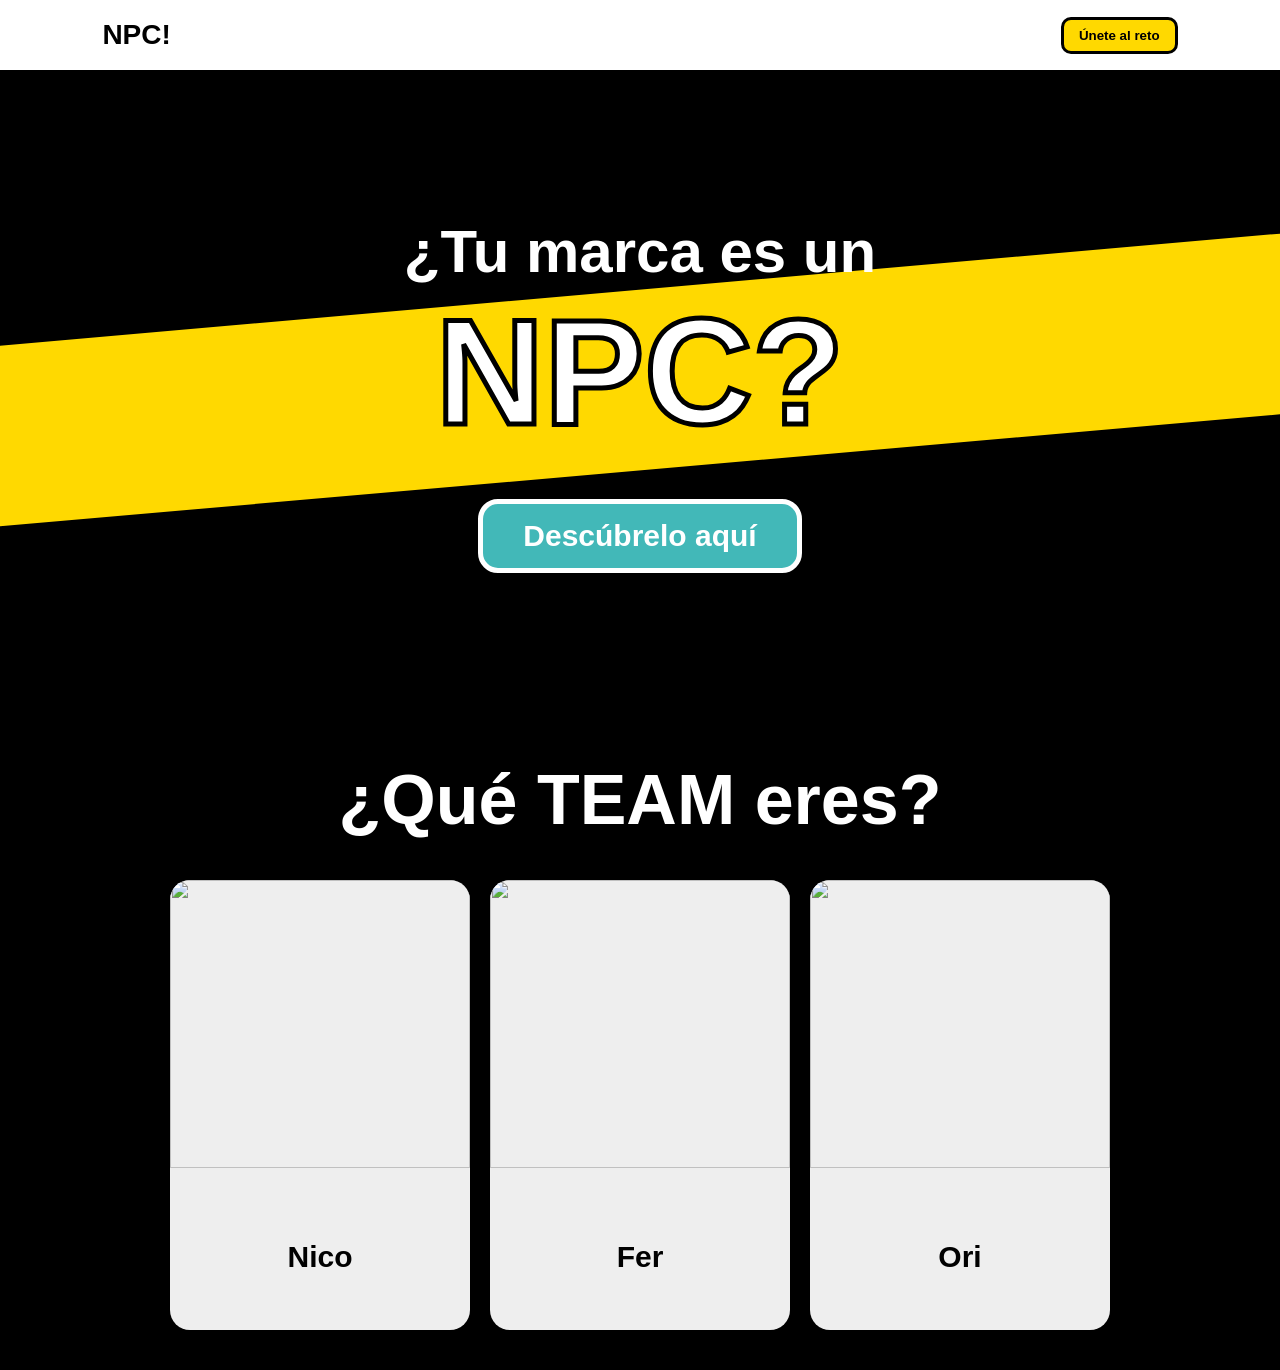
==== index.html @ e54e6137 "Create index.html" ====
<!DOCTYPE html>
<html lang="es">
<head>
  <meta charset="UTF-8">
  <meta name="viewport" content="width=device-width, initial-scale=1.0"> 
  <title>NPC Challenge</title>

<style>
*{
 box-sizing:border-box;
 margin:0;
 padding:0;
 font-family:Arial, Helvetica, sans-serif;
}

body{
 background:#000;
 color:white;
}

/* -------------------
 BARRA SUPERIOR
--------------------*/
header{
height:70px;
background:white;
display:flex;
justify-content:space-between;
align-items:center;
padding:0 8%;
}

.logo{
color:black;
font-size:28px;
font-weight:900;
}

.join{
background:#ffd900;
border:3px solid black;
border-radius:10px;
padding:8px 15px;
font-weight:bold;
}

/* -------------------
 HERO
--------------------*/


.hero{

height:650px;

position:relative;

overflow:hidden;

display:flex;

flex-direction:column;

align-items:center;

justify-content:center;

text-align:center;

}



/* bandas amarillas */


.hero::before{

content:"";

position:absolute;

width:140%;

height:180px;

background:#ffd900;

transform:rotate(-5deg);

top:220px;

z-index:0;

}



/* texto */


.hero h2{

font-size:60px;

z-index:1;

}


.hero h1{

font-size:150px;

font-weight:900;

z-index:1;

-webkit-text-stroke:5px black;

color:white;

}



.btn{


margin-top:40px;

background:#42b8b8;

border:5px solid white;

border-radius:20px;

padding:15px 40px;

font-size:30px;

font-weight:bold;

color:white;

cursor:pointer;

}



/* -------------------
 PERSONAJES
--------------------*/


.team{

padding:40px 5%;

text-align:center;

}


.team h2{

font-size:70px;

margin-bottom:40px;

}



.cards{

display:flex;

gap:20px;

justify-content:center;

flex-wrap:wrap;

}



.card{

width:300px;

height:450px;

background:#eee;

color:black;

border-radius:20px;

overflow:hidden;

cursor:pointer;

transition:.3s;

}



.card:hover{

transform:scale(1.05);

}


.card img{

width:100%;

height:80%;

object-fit:cover;

}



.card h3{

font-size:30px;

}



/* -------------------
 RESPONSIVE
--------------------*/


@media(max-width:700px){


.hero h2{

font-size:35px;

}


.hero h1{

font-size:80px;

}


.team h2{

font-size:40px;

}



.card{

width:90%;

}



}



</style>


</head>


<body>


<header>

<div class="logo">
NPC!
</div>


<button class="join">
Únete al reto
</button>


</header>



<section class="hero">


<h2>
¿Tu marca es un
</h2>


<h1>
NPC?
</h1>


<button class="btn">
Descúbrelo aquí
</button>


</section>




<section class="team">


<h2>
¿Qué TEAM eres?
</h2>



<div class="cards">


<div class="card">

<img src="https://via.placeholder.com/300x400">

<h3>Nico</h3>

</div>



<div class="card">

<img src="https://via.placeholder.com/300x400">

<h3>Fer</h3>

</div>



<div class="card">

<img src="https://via.placeholder.com/300x400">

<h3>Ori</h3>

</div>



</div>


</section>



<script>


document.querySelector(".btn")
.onclick=function(){

document.querySelector(".team")
.scrollIntoView({

behavior:"smooth"

});

};


</script>



</body>

</html>
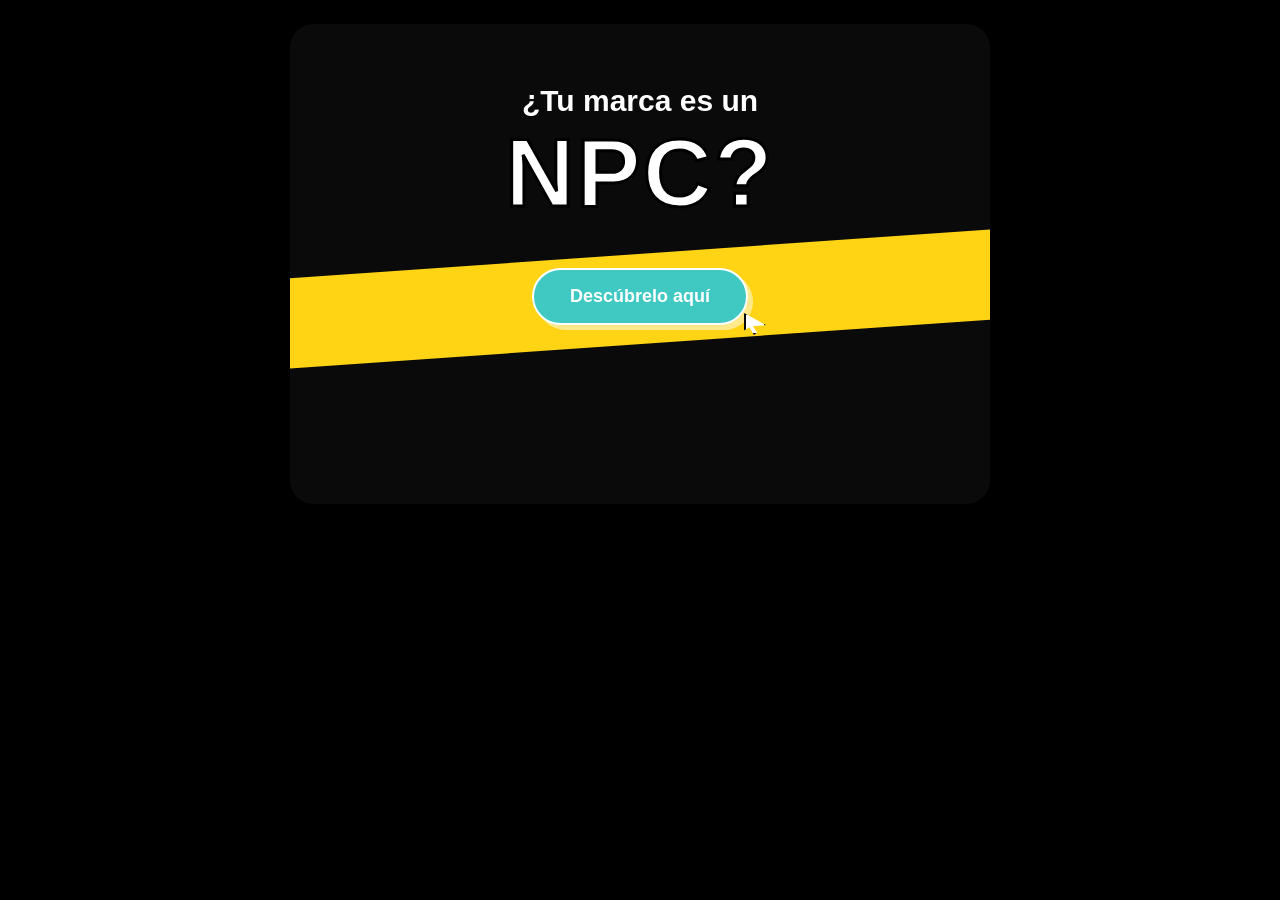
==== commit 0b37233f: "Add files via upload" ====
--- a/index.html
+++ b/index.html
@@ -1,400 +1,1770 @@
 <!DOCTYPE html>
 <html lang="es">
 <head>
-  <meta charset="UTF-8">
-  <meta name="viewport" content="width=device-width, initial-scale=1.0"> 
-  <title>NPC Challenge</title>
-
+<meta charset="UTF-8">
+<meta name="viewport" content="width=device-width, initial-scale=1.0">
+<title>Quiz de personajes</title>
 <style>
-*{
- box-sizing:border-box;
- margin:0;
- padding:0;
- font-family:Arial, Helvetica, sans-serif;
+  html, body {
+    margin: 0;
+    padding: 0;
+    background: #000000;
+    color: #ffffff;
+    font-family: Arial, Helvetica, sans-serif;
+    min-height: 100%;
+  }
+
+  * {
+    box-sizing: border-box;
+  }
+
+  .top-menu {
+    position: sticky;
+    top: 0;
+    z-index: 100;
+    background: #000000;
+    border-bottom: 1px solid #2a2a2a;
+    padding: 14px 20px;
+    display: flex;
+    align-items: center;
+    justify-content: space-between;
+  }
+
+  .top-menu-logo {
+    color: #ffffff;
+    font-weight: 900;
+    font-size: 18px;
+  }
+
+  .top-menu-reiniciar {
+    background: none;
+    color: #ffffff;
+    border: 1px solid #ffffff;
+    border-radius: 6px;
+    padding: 8px 16px;
+    font-weight: bold;
+    font-size: 13px;
+    cursor: pointer;
+  }
+
+  .top-menu-reiniciar:hover {
+    background: #1a1a1a;
+  }
+
+  #app {
+    padding: 24px 16px 48px 16px;
+    display: flex;
+    justify-content: center;
+  }
+
+  /* ---- Tarjeta de resultado estilo "Nico" ---- */
+
+  .resultado-nico {
+    background: #0a0a0a;
+    color: #ffffff;
+    border-radius: 24px;
+    padding: 40px;
+    max-width: 700px;
+    width: 100%;
+  }
+
+  .resultado-nico-fila {
+    display: flex;
+    justify-content: space-between;
+    align-items: center;
+    gap: 32px;
+  }
+
+  .col-texto {
+    flex: 1;
+    min-width: 0;
+  }
+
+  .badge {
+    display: inline-block;
+    background: #3fc9c2;
+    color: #0a0a0a;
+    font-weight: bold;
+    font-size: 20px;
+    padding: 8px 20px;
+    border-radius: 6px;
+    margin-bottom: 24px;
+  }
+
+  .subtitulo {
+    font-size: 20px;
+    font-weight: bold;
+    margin: 0 0 8px 0;
+  }
+
+  .titulo-wrap {
+    display: flex;
+    align-items: center;
+    gap: 12px;
+    margin-bottom: 20px;
+  }
+
+  .gotas {
+    display: flex;
+    flex-direction: column;
+    gap: 6px;
+  }
+
+  .gota {
+    width: 14px;
+    height: 14px;
+    background: #3fc9c2;
+    border-radius: 50% 50% 50% 0;
+    transform: rotate(45deg);
+  }
+
+  .gota-sm {
+    width: 9px;
+    height: 9px;
+    align-self: flex-end;
+  }
+
+  .titulo-principal {
+    font-size: 40px;
+    font-weight: 900;
+    line-height: 1.05;
+    margin: 0;
+  }
+
+  .descripcion {
+    font-size: 16px;
+    line-height: 1.5;
+    color: #e6e6e6;
+    max-width: 380px;
+  }
+
+  .col-imagen {
+    flex-shrink: 0;
+    width: 220px;
+    text-align: center;
+  }
+
+  .arquetipo-titulo {
+    margin-bottom: 12px;
+  }
+
+  .arquetipo-label {
+    color: #3fc9c2;
+    font-weight: bold;
+    font-size: 15px;
+    margin: 0;
+  }
+
+  .arquetipo-nombre {
+    color: #ffffff;
+    font-weight: 900;
+    font-size: 20px;
+    margin: 0;
+  }
+
+  .imagen-box {
+    background: #ffffff;
+    border-radius: 24px;
+    overflow: hidden;
+    width: 100%;
+    aspect-ratio: 4 / 5;
+  }
+
+  .imagen-box img {
+    width: 100%;
+    height: 100%;
+    object-fit: cover;
+    display: block;
+  }
+
+  /* ---- Resultado genérico (Orión) ---- */
+
+  .resultado-generico p {
+    font-size: 16px;
+  }
+
+  /* ---- Tarjeta de resultado estilo "Fer" ---- */
+
+  .resultado-fer {
+    background: #0a0a0a;
+    color: #ffffff;
+    border-radius: 24px;
+    padding: 40px;
+    max-width: 700px;
+    width: 100%;
+    text-align: center;
+  }
+
+  .fer-encabezado {
+    display: flex;
+    justify-content: space-between;
+    align-items: flex-start;
+    margin-bottom: 32px;
+    text-align: left;
+  }
+
+  .badge-amarillo {
+    display: inline-block;
+    background: #ffd414;
+    color: #0a0a0a;
+    font-weight: bold;
+    font-size: 20px;
+    padding: 8px 20px;
+    border-radius: 6px;
+  }
+
+  .perfil-label {
+    color: #ffd414;
+    font-weight: bold;
+    font-size: 15px;
+    margin: 0;
+    text-align: right;
+  }
+
+  .perfil-nombre {
+    color: #ffd414;
+    font-weight: 900;
+    font-size: 18px;
+    margin: 0;
+    text-align: right;
+  }
+
+  .fer-subtitulo {
+    font-size: 20px;
+    font-weight: bold;
+    margin: 0 0 12px 0;
+  }
+
+  .fer-titulo-wrap {
+    display: flex;
+    justify-content: center;
+    align-items: center;
+    gap: 10px;
+    margin-bottom: 20px;
+  }
+
+  .fer-titulo-principal {
+    font-size: 40px;
+    font-weight: 900;
+    line-height: 1.05;
+    margin: 0;
+  }
+
+  .petalos {
+    display: flex;
+    flex-direction: column;
+    align-items: center;
+    gap: 4px;
+  }
+
+  .petalo {
+    width: 26px;
+    height: 16px;
+    background: #ffd414;
+    border-radius: 50% 50% 50% 50% / 60% 60% 40% 40%;
+  }
+
+  .petalos-izq .petalo:nth-child(1) { transform: rotate(-30deg); align-self: flex-end; }
+  .petalos-izq .petalo:nth-child(2) { transform: rotate(20deg); width: 18px; height: 12px; }
+  .petalos-izq .petalo:nth-child(3) { transform: rotate(-10deg); align-self: flex-end; width: 14px; height: 10px; }
+
+  .petalos-der .petalo:nth-child(1) { transform: rotate(30deg); align-self: flex-start; }
+  .petalos-der .petalo:nth-child(2) { transform: rotate(-20deg); width: 18px; height: 12px; }
+  .petalos-der .petalo:nth-child(3) { transform: rotate(10deg); align-self: flex-start; width: 14px; height: 10px; }
+
+  .fer-descripcion {
+    font-size: 16px;
+    line-height: 1.5;
+    color: #e6e6e6;
+  }
+
+  /* ---- Tarjeta de resultado estilo "Orión" ---- */
+
+  .resultado-orion {
+    background: #0a0a0a;
+    color: #ffffff;
+    border-radius: 24px;
+    padding: 40px;
+    max-width: 700px;
+    width: 100%;
+    text-align: center;
+  }
+
+  .badge-rosa {
+    display: inline-block;
+    background: #e6127a;
+    color: #0a0a0a;
+    font-weight: bold;
+    font-size: 20px;
+    padding: 8px 20px;
+    border-radius: 6px;
+    margin-bottom: 32px;
+  }
+
+  .orion-subtitulo {
+    font-size: 20px;
+    font-weight: bold;
+    margin: 0 0 12px 0;
+  }
+
+  .orion-titulo-wrap {
+    display: flex;
+    justify-content: center;
+    align-items: center;
+    gap: 12px;
+    margin-bottom: 20px;
+  }
+
+  .orion-titulo-principal {
+    font-size: 40px;
+    font-weight: 900;
+    line-height: 1.05;
+    margin: 0;
+  }
+
+  .gotas-rosa {
+    display: flex;
+    flex-direction: column;
+    gap: 6px;
+  }
+
+  .gota-rosa {
+    width: 14px;
+    height: 14px;
+    background: #e6127a;
+    border-radius: 50% 50% 50% 0;
+    transform: rotate(45deg);
+  }
+
+  .gota-rosa-sm {
+    width: 9px;
+    height: 9px;
+    align-self: flex-end;
+  }
+
+  .orion-descripcion {
+    font-size: 16px;
+    line-height: 1.5;
+    color: #e6e6e6;
+  }
+
+  /* ---- Pantalla de selección de personaje ---- */
+
+  .selector-container {
+    max-width: 700px;
+    width: 100%;
+    border: 2px solid #000000;
+  }
+
+  .selector-header {
+    background: #0a0a0a;
+    padding: 24px 20px 0 20px;
+    text-align: center;
+  }
+
+  .selector-eyebrow {
+    color: #ffffff;
+    font-size: 24px;
+    font-weight: 900;
+    margin: 0;
+  }
+
+  .selector-guia-wrap {
+    position: relative;
+    margin-top: 8px;
+  }
+
+  .selector-guia-barra {
+    position: absolute;
+    left: 0;
+    right: 0;
+    top: 50%;
+    height: 20px;
+    background: #ffd414;
+    transform: translateY(-50%);
+  }
+
+  .selector-guia {
+    position: relative;
+    color: #ffffff;
+    font-size: 64px;
+    font-weight: 900;
+    margin: 0;
+    letter-spacing: 2px;
+  }
+
+  .selector-pills {
+    background: #0a0a0a;
+    display: flex;
+    padding: 16px 20px 24px 20px;
+    gap: 12px;
+  }
+
+  .selector-pill {
+    flex: 1;
+    background: #ffffff;
+    border: none;
+    border-radius: 8px;
+    font-weight: 900;
+    font-size: 16px;
+    padding: 12px 8px;
+    cursor: pointer;
+    box-shadow: 4px 4px 0 var(--pill-shadow, #999);
+  }
+
+  .selector-pill.color-turquesa { --pill-shadow: #3fc9c2; }
+  .selector-pill.color-amarillo { --pill-shadow: #ffd414; }
+  .selector-pill.color-rosa     { --pill-shadow: #e6127a; }
+
+  .selector-grid {
+    display: flex;
+  }
+
+  .selector-columna {
+    flex: 1;
+    cursor: pointer;
+    border: none;
+    padding: 0;
+    display: flex;
+    flex-direction: column;
+    font: inherit;
+  }
+
+  .selector-panel {
+    display: flex;
+    align-items: flex-end;
+    justify-content: center;
+    height: 280px;
+    overflow: hidden;
+  }
+
+  .selector-panel.color-turquesa { background: #3fc9c2; }
+  .selector-panel.color-amarillo { background: #ffd414; }
+  .selector-panel.color-rosa     { background: #e6127a; }
+
+  .selector-panel img {
+    max-width: 100%;
+    max-height: 100%;
+    display: block;
+  }
+
+  .selector-categoria {
+    background: #ffffff;
+    color: #0a0a0a;
+    font-weight: 900;
+    font-size: 16px;
+    text-align: center;
+    padding: 12px 0;
+    border-top: 2px solid #000000;
+  }
+
+  /* ---- Pantalla de preguntas estilo "Nico" ---- */
+
+  .pregunta-nico {
+    background: #0a0a0a;
+    color: #ffffff;
+    border-radius: 24px;
+    padding: 32px;
+    max-width: 700px;
+    width: 100%;
+  }
+
+  .pregunta-nico-titulo {
+    font-size: 30px;
+    font-weight: 900;
+    line-height: 1.15;
+    margin: 24px 0 24px 0;
+  }
+
+  .opciones-nico {
+    display: flex;
+    gap: 24px;
+    margin-bottom: 32px;
+  }
+
+  .opcion-nico {
+    flex: 1;
+    background: #0a0a0a;
+    color: #ffffff;
+    border: 2px solid #ffffff;
+    border-radius: 12px;
+    padding: 20px;
+    font-size: 17px;
+    font-weight: bold;
+    text-align: left;
+    cursor: pointer;
+    box-shadow: 6px 6px 0 #3fc9c2;
+    min-height: 90px;
+  }
+
+  .opcion-nico.opcion-forma {
+    display: flex;
+    align-items: center;
+    justify-content: center;
+    min-height: 160px;
+  }
+
+  .opcion-nico.seleccionada {
+    background: #3fc9c2;
+    color: #0a0a0a;
+    box-shadow: 6px 6px 0 #ffffff;
+  }
+
+  .opcion-nico svg {
+    display: block;
+  }
+
+  .boton-siguiente-nico {
+    background: #3fc9c2;
+    color: #0a0a0a;
+    border: 2px solid #ffffff;
+    border-radius: 8px;
+    font-weight: 900;
+    font-size: 16px;
+    padding: 14px 28px;
+    cursor: pointer;
+    box-shadow: 5px 5px 0 #ffffff;
+  }
+
+  .boton-siguiente-nico:disabled {
+    opacity: 0.4;
+    cursor: not-allowed;
+  }
+
+  /* ---- Pantalla de preguntas estilo "Orión" ---- */
+
+  .pregunta-orion {
+    background: #0a0a0a;
+    color: #ffffff;
+    border-radius: 24px;
+    padding: 32px;
+    max-width: 700px;
+    width: 100%;
+  }
+
+  .pregunta-orion-titulo {
+    font-size: 30px;
+    font-weight: 900;
+    line-height: 1.15;
+    margin: 24px 0 24px 0;
+  }
+
+  .opciones-orion {
+    display: flex;
+    gap: 24px;
+    margin-bottom: 32px;
+    align-items: flex-start;
+  }
+
+  .opcion-orion {
+    flex: 1;
+    background: #0a0a0a;
+    color: #ffffff;
+    border: 2px solid #ffffff;
+    border-radius: 20px;
+    padding: 20px;
+    font-size: 17px;
+    font-weight: normal;
+    text-align: center;
+    cursor: pointer;
+    box-shadow: 6px 6px 0 #e6127a;
+    min-height: 120px;
+    display: flex;
+    align-items: center;
+    justify-content: center;
+  }
+
+  .opcion-orion.seleccionada {
+    background: #e6127a;
+    color: #0a0a0a;
+    box-shadow: 6px 6px 0 #ffffff;
+  }
+
+  .opcion-orion-imagen {
+    flex: 1;
+    background: none;
+    border: none;
+    padding: 0;
+    cursor: pointer;
+    color: #ffffff;
+    text-align: center;
+    display: flex;
+    flex-direction: column;
+    align-items: center;
+    gap: 12px;
+  }
+
+  .opcion-orion-imagen img {
+    max-width: 100%;
+    max-height: 140px;
+    filter: drop-shadow(6px 6px 0 #e6127a);
+  }
+
+  .opcion-orion-imagen.seleccionada img {
+    filter: drop-shadow(6px 6px 0 #ffffff);
+  }
+
+  .opcion-orion-caption {
+    font-weight: 900;
+    font-size: 15px;
+  }
+
+  .boton-siguiente-orion {
+    background: #e6127a;
+    color: #0a0a0a;
+    border: 2px solid #ffffff;
+    border-radius: 8px;
+    font-weight: 900;
+    font-size: 16px;
+    padding: 14px 28px;
+    cursor: pointer;
+    box-shadow: 5px 5px 0 #ffffff;
+  }
+
+  .boton-siguiente-orion:disabled {
+    opacity: 0.4;
+    cursor: not-allowed;
+  }
+
+  /* ---- Pantalla de preguntas estilo "Fer" ---- */
+
+  .pregunta-fer {
+    background: #0a0a0a;
+    color: #ffffff;
+    border-radius: 24px;
+    padding: 32px;
+    max-width: 700px;
+    width: 100%;
+  }
+
+  .pregunta-fer-titulo {
+    font-size: 30px;
+    font-weight: 900;
+    line-height: 1.15;
+    margin: 24px 0 24px 0;
+  }
+
+  .opciones-fer {
+    display: flex;
+    gap: 24px;
+    margin-bottom: 32px;
+  }
+
+  .opcion-fer {
+    flex: 1;
+    background: #0a0a0a;
+    color: #ffffff;
+    border: 2px solid #ffffff;
+    border-radius: 12px;
+    padding: 20px;
+    font-size: 17px;
+    font-weight: bold;
+    text-align: left;
+    cursor: pointer;
+    box-shadow: 6px 6px 0 #ffd414;
+    min-height: 90px;
+  }
+
+  .opcion-fer.seleccionada {
+    background: #ffd414;
+    color: #0a0a0a;
+    box-shadow: 6px 6px 0 #ffffff;
+  }
+
+  .boton-siguiente-fer {
+    background: #ffd414;
+    color: #0a0a0a;
+    border: 2px solid #ffffff;
+    border-radius: 8px;
+    font-weight: 900;
+    font-size: 16px;
+    padding: 14px 28px;
+    cursor: pointer;
+    box-shadow: 5px 5px 0 #ffffff;
+  }
+
+  .boton-siguiente-fer:disabled {
+    opacity: 0.4;
+    cursor: not-allowed;
+  }
+
+  /* ---- Pantalla de portada ---- */
+
+  .intro-container {
+    background: #0a0a0a;
+    color: #ffffff;
+    border-radius: 24px;
+    padding: 60px 40px;
+    max-width: 700px;
+    width: 100%;
+    text-align: center;
+    position: relative;
+    overflow: hidden;
+  }
+
+  .intro-franja {
+    position: absolute;
+    left: -15%;
+    right: -15%;
+    top: 48%;
+    height: 90px;
+    background: #ffd414;
+    transform: rotate(-4deg);
+    z-index: 0;
+  }
+
+  .intro-eyebrow {
+    position: relative;
+    z-index: 1;
+    font-size: 30px;
+    font-weight: 900;
+    margin: 0;
+  }
+
+  .intro-npc {
+    position: relative;
+    z-index: 1;
+    font-size: 96px;
+    font-weight: 900;
+    margin: 0 0 40px 0;
+    letter-spacing: 2px;
+    color: #ffffff;
+    -webkit-text-stroke: 3px #000000;
+    text-stroke: 3px #000000;
+  }
+
+  .intro-boton-wrap {
+    position: relative;
+    z-index: 1;
+    display: inline-block;
+  }
+
+  .intro-boton {
+    background: #3fc9c2;
+    color: #ffffff;
+    border: 2px solid #ffffff;
+    border-radius: 40px;
+    font-weight: 900;
+    font-size: 18px;
+    padding: 16px 36px;
+    cursor: pointer;
+    box-shadow: 5px 5px 0 rgba(255, 255, 255, 0.5);
+  }
+
+  .intro-cursor {
+    position: absolute;
+    bottom: -10px;
+    right: -18px;
+    width: 22px;
+    height: 22px;
+    background: #ffffff;
+    border: 2px solid #0a0a0a;
+    clip-path: polygon(0 0, 0 80%, 25% 65%, 45% 100%, 60% 90%, 40% 60%, 100% 55%);
+  }
+
+  /* ---- Pantalla de decisión ---- */
+
+  .decision-container {
+    background: #0a0a0a;
+    color: #ffffff;
+    border-radius: 24px;
+    padding: 48px 40px;
+    max-width: 700px;
+    width: 100%;
+    text-align: center;
+  }
+
+  .decision-titulo {
+    font-size: 32px;
+    font-weight: 900;
+    margin: 0 0 8px 0;
+  }
+
+  .decision-subtitulo {
+    font-size: 16px;
+    color: #bbbbbb;
+    margin: 0 0 32px 0;
+  }
+
+  .decision-opciones {
+    display: flex;
+    gap: 20px;
+    justify-content: center;
+    margin-bottom: 28px;
+    flex-wrap: wrap;
+  }
+
+  .decision-boton {
+    flex: 1;
+    max-width: 260px;
+    background: #0a0a0a;
+    color: #ffffff;
+    border: 2px solid #ffffff;
+    border-radius: 12px;
+    padding: 22px 16px;
+    font-size: 18px;
+    font-weight: 900;
+    cursor: pointer;
+    box-shadow: 6px 6px 0 #ffffff33;
+  }
+
+  .decision-boton:hover {
+    background: #1a1a1a;
+  }
+
+  /* ---- Pantallas de verificar / información ---- */
+
+  .info-container {
+    background: #0a0a0a;
+    color: #ffffff;
+    border-radius: 24px;
+    padding: 40px;
+    max-width: 700px;
+    width: 100%;
+  }
+
+  .info-titulo {
+    font-size: 28px;
+    font-weight: 900;
+    margin: 0 0 4px 0;
+  }
+
+  .info-subtitulo {
+    font-size: 15px;
+    color: #bbbbbb;
+    margin: 0 0 28px 0;
+  }
+
+  .checklist {
+    list-style: none;
+    padding: 0;
+    margin: 0 0 32px 0;
+    display: flex;
+    flex-direction: column;
+    gap: 12px;
+  }
+
+  .checklist li {
+    display: flex;
+    align-items: flex-start;
+    gap: 12px;
+    font-size: 16px;
+    line-height: 1.4;
+  }
+
+  .checklist li::before {
+    content: "✓";
+    flex-shrink: 0;
+    width: 24px;
+    height: 24px;
+    border: 2px solid #ffffff;
+    border-radius: 6px;
+    display: flex;
+    align-items: center;
+    justify-content: center;
+    font-weight: 900;
+    font-size: 14px;
+  }
+
+  .info-bloque {
+    margin-bottom: 24px;
+  }
+
+  .info-bloque h3 {
+    font-size: 18px;
+    margin: 0 0 6px 0;
+  }
+
+  .info-bloque p {
+    font-size: 15px;
+    line-height: 1.5;
+    color: #dddddd;
+    margin: 0;
+  }
+
+  .info-shortcut {
+    border: 2px dashed #ff8a3d;
+    border-radius: 12px;
+    padding: 16px 20px;
+    font-size: 15px;
+    color: #ffb37a;
+    background: none;
+    text-align: left;
+    cursor: pointer;
+    width: 100%;
+    margin-bottom: 28px;
+  }
+
+  .info-shortcut strong {
+    color: #ff8a3d;
+  }
+
+  .info-continuar {
+    background: #ffffff;
+    color: #0a0a0a;
+    border: none;
+    border-radius: 8px;
+    font-weight: 900;
+    font-size: 16px;
+    padding: 14px 28px;
+    cursor: pointer;
+  }
+
+  .boton-consejos {
+    margin-top: 28px;
+  }
+
+  /* Todas las pantallas comparten el mismo ancho y una altura mínima similar */
+  .resultado-nico,
+  .resultado-fer,
+  .resultado-orion,
+  .selector-container,
+  .pregunta-nico,
+  .pregunta-orion,
+  .pregunta-fer,
+  .intro-container,
+  .decision-container,
+  .info-container {
+    min-height: 480px;
+    box-sizing: border-box;
+  }
+
+  /* ======================= RESPONSIVE (móvil) ======================= */
+
+  @media (max-width: 640px) {
+
+    .top-menu {
+      padding: 10px 14px;
+    }
+
+    .top-menu-logo {
+      font-size: 13px;
+    }
+
+    .top-menu-reiniciar {
+      padding: 6px 12px;
+      font-size: 12px;
+    }
+
+    #app {
+      padding: 16px 12px 32px 12px;
+    }
+
+    .resultado-nico,
+    .resultado-fer,
+    .resultado-orion,
+    .selector-container,
+    .pregunta-nico,
+    .pregunta-orion,
+    .pregunta-fer,
+    .intro-container,
+    .decision-container,
+    .info-container {
+      min-height: 0;
+    }
+
+    /* Contenedores: menos padding en pantallas chicas */
+    .resultado-nico,
+    .resultado-fer,
+    .resultado-orion,
+    .selector-container,
+    .pregunta-nico,
+    .pregunta-orion,
+    .pregunta-fer,
+    .intro-container,
+    .decision-container,
+    .info-container {
+      padding: 24px 18px;
+      border-radius: 16px;
+    }
+
+    /* Portada */
+    .intro-npc {
+      font-size: 52px;
+    }
+
+    .intro-eyebrow {
+      font-size: 20px;
+    }
+
+    .intro-franja {
+      height: 50px;
+    }
+
+    .intro-boton {
+      font-size: 15px;
+      padding: 12px 24px;
+    }
+
+    /* Decisión / info */
+    .decision-titulo {
+      font-size: 24px;
+    }
+
+    .decision-opciones {
+      flex-direction: column;
+    }
+
+    .decision-boton {
+      max-width: 100%;
+    }
+
+    .info-titulo {
+      font-size: 22px;
+    }
+
+    /* Selector de personaje */
+    .selector-guia {
+      font-size: 38px;
+    }
+
+    .selector-eyebrow {
+      font-size: 18px;
+    }
+
+    .selector-pills {
+      flex-wrap: wrap;
+    }
+
+    .selector-grid {
+      flex-direction: column;
+    }
+
+    .selector-panel {
+      height: 200px;
+    }
+
+    /* Tarjeta de resultado Nico: apilar columnas */
+    .resultado-nico-fila {
+      flex-direction: column;
+      text-align: center;
+    }
+
+    .col-texto {
+      text-align: center;
+    }
+
+    .titulo-wrap,
+    .fer-titulo-wrap,
+    .orion-titulo-wrap {
+      flex-wrap: wrap;
+      justify-content: center;
+    }
+
+    .col-imagen {
+      width: 180px;
+    }
+
+    .titulo-principal,
+    .fer-titulo-principal,
+    .orion-titulo-principal {
+      font-size: 28px;
+    }
+
+    .descripcion {
+      max-width: 100%;
+    }
+
+    /* Encabezado de Fer: apilar badge y perfil */
+    .fer-encabezado {
+      flex-direction: column;
+      gap: 12px;
+      text-align: center;
+    }
+
+    .fer-encabezado > div {
+      text-align: center;
+    }
+
+    .perfil-label,
+    .perfil-nombre {
+      text-align: center;
+    }
+
+    /* Preguntas: apilar opciones en columna */
+    .opciones-nico,
+    .opciones-orion,
+    .opciones-fer {
+      flex-direction: column;
+    }
+
+    .pregunta-nico-titulo,
+    .pregunta-orion-titulo,
+    .pregunta-fer-titulo {
+      font-size: 22px;
+    }
+
+    .opcion-nico.opcion-forma,
+    .opcion-orion {
+      min-height: 90px;
+    }
+  }
+</style>
+</head>
+<body>
+
+<header class="top-menu" id="top-menu">
+  <span class="top-menu-logo">¿Tu marca es un NPC?</span>
+  <button class="top-menu-reiniciar" onclick="iniciar()">Reiniciar</button>
+</header>
+
+<div id="app"></div>
+
+<script>
+/* ======================= DATOS ======================= */
+
+const NICO_QUESTIONS = [
+  {
+    pregunta: "¿Con cuál de estas frases identificas tu marca?",
+    opcionA: "Quiero dejar mi huella en el mundo",
+    opcionB: "Quiero conectar con otros",
+    opcionC: "Quiero volar a otros mundos imaginarios"
+  },
+  {
+    pregunta: "¿Qué puerta abrirías?",
+    opcionA: "Cuadrado",
+    opcionB: "Triángulo",
+    opcionC: "Círculo"
+  },
+  {
+    pregunta: "¿Cómo te gustaría ser recordado por tu público?",
+    opcionA: "INSPIRADOR",
+    opcionB: "INNOVADOR",
+    opcionC: "AUTÉNTICO"
+  }
+];
+
+const NICO_RESULTS = {
+  AAA: { concepto: "Dejar huellas que inspiran", ejemplo: "Tu arte existe para motivar, transformar y dejar una huella en los demás", arquetipo: "EL HÉROE", imagen: "arquetipo_heroe.png" },
+  AAB: { concepto: "Transformar el futuro", ejemplo: "Imaginas nuevas posibilidades y conviertes tu ideas en realidad", arquetipo: "EL MAGO", imagen: "arquetipo_heroe.png" },
+  AAC: { concepto: "Legado personal", ejemplo: "Construyes una identidad sólida que trasciende tendencias y permanece en la memoria", arquetipo: "EL GOBERNANTE", imagen: "arquetipo_heroe.png" },
+  ABA: { concepto: "Liderar el cambio", ejemplo: "Tus ilustraciones invitan a avanzar, cuestionar y evolucionar.", arquetipo: "EL HÉROE", imagen: "arquetipo_heroe.png" },
+  ABB: { concepto: "Movimiento disruptivo", ejemplo: "Tu creatividad desafía lo establecido y abre nuevos caminos", arquetipo: "EL REBELDE", imagen: "arquetipo_rebelde.png" },
+  ABC: { concepto: "Construir algo duradero", ejemplo: "Buscas crear un universo visual coherente que resista el paso del tiempo", arquetipo: "EL GOBERNANTE", imagen: "arquetipo_gobernante.png" },
+  ACA: { concepto: "Inspirar desde lo humano", ejemplo: "Tus historias conectan con las personas desde la empatía y el apoyo", arquetipo: "EL CUIDADOR", imagen: "arquetipo_cuidador.png" },
+  ACB: { concepto: "Innovación con propósito", ejemplo: "Cada idea tiene una razón de ser y busca aportar una nueva mirada", arquetipo: "EL SABIO", imagen: "arquetipo_sabio.png" },
+  ACC: { concepto: "Orden visual", ejemplo: "Busco la perfección y transformar el caos de las ideas en imperios visuales", arquetipo: "EL GOBERNANTE", imagen: "arquetipo_gobernante.png" },
+  BAA: { concepto: "Conexiones significativas", ejemplo: "Tu arte busca acompañar, comprender y acercar a las personas", arquetipo: "EL CUIDADOR", imagen: "arquetipo_cuidador.png" },
+  BAB: { concepto: "Momentos inolvidables", ejemplo: "Creas emociones que permanecen mucho después de haber sido vistas", arquetipo: "EL AMANTE", imagen: "arquetipo_amante.png" },
+  BAC: { concepto: "Conexión genuina", ejemplo: "La autenticidad y la sencillez son el corazón de tu propuesta", arquetipo: "EL AMIGO", imagen: "arquetipo_amigo.png" },
+  BBA: { concepto: "La magia de compartir", ejemplo: "Crees que las mejores historias son las que se comparten", arquetipo: "EL AMANTE", imagen: "arquetipo_amante.png" },
+  BBB: { concepto: "Brillo encantador", ejemplo: "Buscas sorprender y maravillar a otros con tu propio estilo y brillo", arquetipo: "EL BUFÓN", imagen: "arquetipo_bufon.png" },
+  BBC: { concepto: "Sentido de pertenencia", ejemplo: "Construyes espacios donde las personas pueden sentirse identificadas", arquetipo: "EL AMIGO", imagen: "arquetipo_amigo.png" },
+  BCA: { concepto: "Donde nacen las sonrisas", ejemplo: "Tu obra florece cuando genera encuentros y conversaciones", arquetipo: "EL CUIDADOR", imagen: "arquetipo_cuidador.png" },
+  BCB: { concepto: "Donde las estrellas se unen", ejemplo: "Tus creaciones conectan personas, historias y emociones en un mismo universo", arquetipo: "EL BUFÓN", imagen: "arquetipo_bufon.png" },
+  BCC: { concepto: "Lo hermoso de ser auténtico", ejemplo: "La honestidad emocional es lo que hace única a tu marca", arquetipo: "EL AMANTE", imagen: "arquetipo_amante.png" },
+  CAA: { concepto: "Imaginación que inspira", ejemplo: "Invitas a otros a mirar el mundo con curiosidad y asombro", arquetipo: "EL INOCENTE", imagen: "arquetipo_inocente.png" },
+  CAB: { concepto: "Arquitecto de sueños", ejemplo: "Transformas la imaginación en lugares donde todo parece posible", arquetipo: "EL MAGO", imagen: "arquetipo_mago.png" },
+  CAC: { concepto: "Arquitecto de sueños", ejemplo: "Transformas la imaginación en lugares donde todo parece posible", arquetipo: "EL CREADOR", imagen: "arquetipo_creador.png" },
+  CBA: { concepto: "Aventuras inspiradoras", ejemplo: "Cada ilustración es una invitación a descubrir algo nuevo y salir de la zona de confort", arquetipo: "EL EXPLORADOR", imagen: "arquetipo_explorador.png" },
+  CBB: { concepto: "Innovación creativa", ejemplo: "Experimentas constantemente para encontrar nuevas formas de expresión", arquetipo: "EL CREADOR", imagen: "arquetipo_creador.png" },
+  CBC: { concepto: "Libertad para imaginar", ejemplo: "No sigues caminos predefinidos, prefieres descubrir tu propio destino", arquetipo: "EL EXPLORADOR", imagen: "arquetipo_explorador.png" },
+  CCA: { concepto: "Noches de fantasía", ejemplo: "Creas refugios y una comunidad donde la imaginación puede volar", arquetipo: "EL INOCENTE", imagen: "arquetipo_inocente.png" },
+  CCB: { concepto: "Creador de sueños", ejemplo: "Conviertes ideas ordinarias en experiencias extraordinarias", arquetipo: "EL MAGO", imagen: "arquetipo_mago.png" },
+  CCC: { concepto: "Universo de posibilidades", ejemplo: "Tu objetivo es construir un mundo visual tan único como tu visión", arquetipo: "EL CREADOR", imagen: "arquetipo_creador.png" }
+};
+
+const FER_QUESTIONS = [
+  {
+    pregunta: "¿Qué disfrutas más al crear?",
+    opcionA: "Dar nueva vida a los materiales",
+    opcionB: "Crear con paciencia y detalle",
+    opcionC: "Experimentar con mis creaciones"
+  },
+  {
+    pregunta: "¿Cuál de estas texturas te representa?",
+    opcionA: "Papel kraft arrugado y lleno de marcas",
+    opcionB: "Tejido suave y cálido",
+    opcionC: "Pintura libre con manchas y trazos espontáneos"
+  },
+  {
+    pregunta: "¿Qué objeto conservarías para siempre?",
+    opcionA: "Una libreta llena de bocetos",
+    opcionB: "Un regalo hecho por alguien especial",
+    opcionC: "Un objeto único en el mundo"
+  }
+];
+
+const FER_RESULTS = {
+  AAA: { perfil: "ALQUIMISTAS", concepto: "Una segunda oportunidad", ejemplo: "Transformas materiales comunes en objetos llenos de significado" },
+  AAB: { perfil: "ALQUIMISTAS", concepto: "Memorias reconstruidas", ejemplo: "Cada pieza conserva rastros del pasado pero adquiere una nueva forma" },
+  AAC: { perfil: "ALQUIMISTAS", concepto: "La belleza de la imperfección", ejemplo: "Las imperfecciones son lo que lo hacen hermoso y perfecto" },
+  ABA: { perfil: "ALQUIMISTAS", concepto: "Lo bueno, no termina nunca", ejemplo: "Creas objetos con alma y permanencia que perduran con los años" },
+  ABB: { perfil: "ALQUIMISTAS", concepto: "Lo bueno, no termina nunca", ejemplo: "Creas objetos con alma y permanencia que perduran con los años" },
+  ABC: { perfil: "ALQUIMISTAS", concepto: "El valor de lo hecho a mano", ejemplo: "La dedicación es parte de la experiencia" },
+  ACA: { perfil: "ALQUIMISTAS", concepto: "Piezas con historia", ejemplo: "Cada creación tiene una narrativa propia" },
+  ACB: { perfil: "ALQUIMISTAS", concepto: "Puedo mejorarlo", ejemplo: "Encuentras oportunidades de cambio en donde otros no ven valor" },
+  ACC: { perfil: "ALQUIMISTAS", concepto: "Experimentación consciente", ejemplo: "Transformas materiales en algo inesperado" },
+  BAA: { perfil: "ALQUIMISTAS", concepto: "Todo cambia", ejemplo: "No muere, solo se transforma y fluye" },
+  BAB: { perfil: "COLECCIONISTA DE HISTORIAS", concepto: "Confía en el proceso", ejemplo: "Lo importante no es el resultado sino el camino que te tocó recorrer" },
+  BAC: { perfil: "COLECCIONISTA DE HISTORIAS", concepto: "Hecho con paciencia", ejemplo: "En tus creaciones se demuestra la dedicación y el amor puesto" },
+  BBA: { perfil: "COLECCIONISTA DE HISTORIAS", concepto: "Belleza irrepetible", ejemplo: "Las huellas humanas son lo que lo vuelven único" },
+  BBB: { perfil: "COLECCIONISTA DE HISTORIAS", concepto: "Abrigo emocional", ejemplo: "Tus piezas hacen sentir acompañadas a las personas" },
+  BBC: { perfil: "COLECCIONISTA DE HISTORIAS", concepto: "Objetos que conectan", ejemplo: "Lo creado con amor genera vínculos más fuertes" },
+  BCA: { perfil: "COLECCIONISTA DE HISTORIAS", concepto: "Regalos con significado", ejemplo: "Cada objeto representa una emoción" },
+  BCB: { perfil: "COLECCIONISTA DE HISTORIAS", concepto: "Detalles que inspiran", ejemplo: "Las pequeñas cosas generan grandes emociones" },
+  BCC: { perfil: "COLECCIONISTA DE HISTORIAS", concepto: "Crear y fluir", ejemplo: "Las ideas crecen lentamente y se expanden" },
+  CAA: { perfil: "EXPERIMENTORES", concepto: "El gabinete de curiosidades", ejemplo: "Tus piezas parecen descubrimientos únicos" },
+  CAB: { perfil: "EXPERIMENTORES", concepto: "Extrañamente hermoso", ejemplo: "Lo inusual es parte de tu atractivo." },
+  CAC: { perfil: "EXPERIMENTORES", concepto: "Caos con intención", ejemplo: "Experimentas sin miedo a romper reglas" },
+  CBA: { perfil: "EXPERIMENTORES", concepto: "Texturas inesperadas", ejemplo: "El tacto es parte fundamental de la experiencia" },
+  CBB: { perfil: "EXPERIMENTORES", concepto: "Jugar para descubrir", ejemplo: "La curiosidad guía tu proceso creativo" },
+  CBC: { perfil: "EXPERIMENTORES", concepto: "Lo que nunca habías visto", ejemplo: "Tus piezas sorprenden desde el primer vistazo" },
+  CCA: { perfil: "EXPERIMENTORES", concepto: "Universo versátil", ejemplo: "No encajas en una sola categoría y no te gusta que te limiten" },
+  CCB: { perfil: "EXPERIMENTORES", concepto: "No es un error, es arte", ejemplo: "Las mejores ideas aparecen cuando algo inesperado sucede" },
+  CCC: { perfil: "EXPERIMENTORES", concepto: "Rareza memorable", ejemplo: "Lo extraordinario se convierte en tu sello personal" }
+};
+
+const ORION_QUESTIONS = [
+  {
+    pregunta: "Elige una piedra",
+    opcionA: "Turmalina Negra",
+    opcionB: "Cuarzo rosa",
+    opcionC: "Aguamarina"
+  },
+  {
+    pregunta: "¿A qué lugar transporta tus aromas?",
+    opcionA: "Una cabaña en el bosque",
+    opcionB: "Una casa frente al mar",
+    opcionC: "Una librería al anochecer"
+  },
+  {
+    pregunta: "¿Qué emoción quieres despertar?",
+    opcionA: "Calma",
+    opcionB: "Inspiración",
+    opcionC: "Nostalgia"
+  }
+];
+
+const ORION_RESULTS = {
+  AAA: { concepto: "Refugio del bosque", ejemplo: "Un lugar donde el ruido desaparece y puedes volver a ti" },
+  AAB: { concepto: "Camino en paz", ejemplo: "Los aromas acompañan momentos de claridad mental" },
+  AAC: { concepto: "Recuerdo en el bosque", ejemplo: "Aromas que evocan la tranquilidad de tiempos simples" },
+  ABA: { concepto: "Brisa protectora", ejemplo: "Una casa firme con vista al mar" },
+  ABB: { concepto: "El cielo es el límite", ejemplo: "Un aroma para generar ideas y encontrar nuevas posibilidades" },
+  ABC: { concepto: "Veranos eternos", ejemplo: "El recuerdo de un lugar donde todo era más sencillo" },
+  ACA: { concepto: "Entre páginas tranquilas", ejemplo: "La calma de leer mientras el mundo duerme" },
+  ACB: { concepto: "Historias por escribir", ejemplo: "Aromas que despiertan la creatividad" },
+  ACC: { concepto: "Biblioteca de recuerdos", ejemplo: "Cada fragancia guarda una historia especial" },
+  BAA: { concepto: "Abrazo del bosque", ejemplo: "Un refugio cálido para reconectar contigo" },
+  BAB: { concepto: "Florecer despacio", ejemplo: "Cada aroma acompaña tu crecimiento personal" },
+  BAC: { concepto: "Refugio de la infancia", ejemplo: "Aromas que abrazan los recuerdos más queridos" },
+  BBA: { concepto: "Amor en la marea", ejemplo: "La calma de compartir un momento especial" },
+  BBB: { concepto: "Sueños junto al mar", ejemplo: "Inspiración que fluye como la brisa marina" },
+  BBC: { concepto: "Amor de verano", ejemplo: "Un amor efímero pero intenso y mágico" },
+  BCA: { concepto: "El aquí y ahora", ejemplo: "Tómate una pausa para cuidar de ti" },
+  BCB: { concepto: "Ideas que florecen", ejemplo: "Creatividad que fluye por la intensidad de las emociones" },
+  BCC: { concepto: "Historias del corazón", ejemplo: "Recuerdos que permanecen vivos" },
+  CAA: { concepto: "Bosque abierto", ejemplo: "Respira profundamente y siente libertad" },
+  CAB: { concepto: "Nuevos senderos", ejemplo: "Cada aroma invita a descubrir algo diferente" },
+  CAC: { concepto: "Ecos de aventura", ejemplo: "Nuevos retos, nuevas historias que contar" },
+  CBA: { concepto: "Descansando frente al mar", ejemplo: "Fluir sin preocupaciones y recordar estar en el presente" },
+  CBB: { concepto: "Mareas creativas", ejemplo: "Ideas potentes que aparecen como olas para surfear" },
+  CBC: { concepto: "Donde nos conocimos", ejemplo: "Recordar a alguien que marcó tu vida" },
+  CCA: { concepto: "Noches de lectura", ejemplo: "Sueña y vuela a otro mundo a través de los aromas" },
+  CCB: { concepto: "Universos secretos", ejemplo: "Aromas que despiertan sentidos entre las historias" },
+  CCC: { concepto: "Memorias de tinta", ejemplo: "Cada aroma guarda una historia que merece ser recordada" }
+};
+
+/* Estructura única que agrupa los 3 personajes */
+const PERSONAJES = {
+  nico:  { nombre: "Nico",  categoria: "Ilustración", color: "turquesa", preguntas: NICO_QUESTIONS,  resultados: NICO_RESULTS },
+  fer:   { nombre: "Fer",   categoria: "Crafting",     color: "amarillo", preguntas: FER_QUESTIONS,   resultados: FER_RESULTS },
+  orion: { nombre: "Orión", categoria: "Aromaterapia", color: "rosa",     preguntas: ORION_QUESTIONS, resultados: ORION_RESULTS }
+};
+
+/* ======================= ESTADO ======================= */
+
+let pantalla = "intro"; // intro | decision | verificar | info | selector
+let personajeActual = null;
+let indicePregunta = 0;
+let respuestas = [];
+let seleccionActual = null;
+let mostrarConsejos = false;
+
+/* ======================= LÓGICA ======================= */
+
+function iniciar() {
+  pantalla = "intro";
+  personajeActual = null;
+  indicePregunta = 0;
+  respuestas = [];
+  seleccionActual = null;
+  mostrarConsejos = false;
+  render();
 }
 
-body{
- background:#000;
- color:white;
+function irADecision() {
+  pantalla = "decision";
+  render();
 }
 
-/* -------------------
- BARRA SUPERIOR
---------------------*/
-header{
-height:70px;
-background:white;
-display:flex;
-justify-content:space-between;
-align-items:center;
-padding:0 8%;
+function elegirSiTengo() {
+  pantalla = "verificar";
+  render();
 }
 
-.logo{
-color:black;
-font-size:28px;
-font-weight:900;
+function elegirNoTengo() {
+  pantalla = "info";
+  render();
 }
 
-.join{
-background:#ffd900;
-border:3px solid black;
-border-radius:10px;
-padding:8px 15px;
-font-weight:bold;
+function irASeleccion() {
+  pantalla = "selector";
+  render();
 }
 
-/* -------------------
- HERO
---------------------*/
-
-
-.hero{
-
-height:650px;
-
-position:relative;
-
-overflow:hidden;
-
-display:flex;
-
-flex-direction:column;
-
-align-items:center;
-
-justify-content:center;
-
-text-align:center;
-
+function elegirPersonaje(id) {
+  personajeActual = id;
+  indicePregunta = 0;
+  respuestas = [];
+  seleccionActual = null;
+  mostrarConsejos = false;
+  render();
 }
 
-
-
-/* bandas amarillas */
-
-
-.hero::before{
-
-content:"";
-
-position:absolute;
-
-width:140%;
-
-height:180px;
-
-background:#ffd900;
-
-transform:rotate(-5deg);
-
-top:220px;
-
-z-index:0;
-
+function verConsejos() {
+  mostrarConsejos = true;
+  render();
 }
 
-
-
-/* texto */
-
-
-.hero h2{
-
-font-size:60px;
-
-z-index:1;
-
+function seleccionar(letra) {
+  seleccionActual = letra;
+  render();
 }
 
-
-.hero h1{
-
-font-size:150px;
-
-font-weight:900;
-
-z-index:1;
-
--webkit-text-stroke:5px black;
-
-color:white;
-
+function avanzar() {
+  if (seleccionActual === null) return;
+  respuestas.push(seleccionActual);
+  indicePregunta++;
+  seleccionActual = null;
+  render();
 }
 
-
-
-.btn{
-
-
-margin-top:40px;
-
-background:#42b8b8;
-
-border:5px solid white;
-
-border-radius:20px;
-
-padding:15px 40px;
-
-font-size:30px;
-
-font-weight:bold;
-
-color:white;
-
-cursor:pointer;
-
+function reiniciar() {
+  iniciar();
 }
 
-
-
-/* -------------------
- PERSONAJES
---------------------*/
-
-
-.team{
-
-padding:40px 5%;
-
-text-align:center;
-
+/* ======================= RENDER ======================= */
+
+function render() {
+  const app = document.getElementById("app");
+  app.innerHTML = "";
+
+  const topMenu = document.getElementById("top-menu");
+  topMenu.style.display = pantalla === "intro" ? "none" : "flex";
+
+  // Pantalla 0: portada
+  if (pantalla === "intro") {
+    const contenedor = document.createElement("div");
+    contenedor.className = "intro-container";
+
+    contenedor.innerHTML = `
+      <span class="intro-franja"></span>
+      <p class="intro-eyebrow">¿Tu marca es un</p>
+      <h1 class="intro-npc">NPC?</h1>
+      <div class="intro-boton-wrap">
+        <button class="intro-boton">Descúbrelo aquí</button>
+        <span class="intro-cursor"></span>
+      </div>
+    `;
+
+    contenedor.querySelector(".intro-boton").onclick = irADecision;
+
+    app.appendChild(contenedor);
+    return;
+  }
+
+  // Pantalla 0.5: punto de decisión — ¿ya tienes un concepto?
+  if (pantalla === "decision") {
+    const contenedor = document.createElement("div");
+    contenedor.className = "decision-container";
+
+    contenedor.innerHTML = `
+      <h1 class="decision-titulo">¿Ya tienes un concepto?</h1>
+      <p class="decision-subtitulo">Punto de decisión</p>
+      <div class="decision-opciones">
+        <button class="decision-boton" id="btn-si-tengo">Sí tengo</button>
+        <button class="decision-boton" id="btn-no-tengo">No tengo</button>
+      </div>
+      <button class="info-shortcut" id="btn-shortcut">
+        <strong>⚡ Shortcut: "Ya conozco esto"</strong> — salta directo a la selección de rubro, sin pasar por la página informativa
+      </button>
+    `;
+
+    contenedor.querySelector("#btn-si-tengo").onclick = elegirSiTengo;
+    contenedor.querySelector("#btn-no-tengo").onclick = elegirNoTengo;
+    contenedor.querySelector("#btn-shortcut").onclick = irASeleccion;
+
+    app.appendChild(contenedor);
+    return;
+  }
+
+  // Pantalla 0.6a: verificar concepto (rama "Sí tengo")
+  if (pantalla === "verificar") {
+    const contenedor = document.createElement("div");
+    contenedor.className = "info-container";
+
+    contenedor.innerHTML = `
+      <h2 class="info-titulo">Verificar concepto</h2>
+      <p class="info-subtitulo">Checklist de solidez</p>
+      <ul class="checklist">
+        <li>Tu concepto se puede resumir en una sola frase clara</li>
+        <li>Conecta con una necesidad o deseo real de tu público</li>
+        <li>Se diferencia de lo que ya existe en tu rubro</li>
+        <li>Es coherente con los valores que quieres transmitir</li>
+        <li>Puede sostenerse en el tiempo, más allá de una moda pasajera</li>
+      </ul>
+      <button class="info-continuar">Continuar</button>
+    `;
+
+    contenedor.querySelector(".info-continuar").onclick = irASeleccion;
+
+    app.appendChild(contenedor);
+    return;
+  }
+
+  // Pantalla 0.6b: página informativa (rama "No tengo")
+  if (pantalla === "info") {
+    const contenedor = document.createElement("div");
+    contenedor.className = "info-container";
+
+    contenedor.innerHTML = `
+      <h2 class="info-titulo">Página informativa</h2>
+      <p class="info-subtitulo">Qué es un concepto de marca · metodologías de conceptualización · benchmarking</p>
+
+      <div class="info-bloque">
+        <h3>¿Qué es un concepto de marca?</h3>
+        <p>Es la idea central que define quién eres, qué ofreces y por qué le importa a tu público. Todo lo demás (nombre, estética, tono) se construye a partir de ahí.</p>
+      </div>
+
+      <div class="info-bloque">
+        <h3>Metodologías de conceptualización</h3>
+        <p>Hay varias formas de llegar a un concepto sólido: partir de un insight del público, de un problema a resolver, o de la historia y valores de quien está detrás de la marca.</p>
+      </div>
+
+      <div class="info-bloque">
+        <h3>Benchmarking</h3>
+        <p>Antes de definir tu concepto, conviene mirar qué están haciendo otras marcas de tu rubro, para no repetir lo mismo y encontrar un espacio propio.</p>
+      </div>
+
+      <button class="info-continuar">Continuar</button>
+    `;
+
+    contenedor.querySelector(".info-continuar").onclick = irASeleccion;
+
+    app.appendChild(contenedor);
+    return;
+  }
+
+  // Pantalla 1: elegir personaje
+  if (!personajeActual) {
+    const contenedor = document.createElement("div");
+    contenedor.className = "selector-container";
+
+    let pillsHtml = "";
+    let columnasHtml = "";
+
+    Object.keys(PERSONAJES).forEach(id => {
+      const p = PERSONAJES[id];
+      pillsHtml += `<button class="selector-pill color-${p.color}" data-id="${id}">${p.nombre.toUpperCase()}</button>`;
+      columnasHtml += `
+        <button class="selector-columna" data-id="${id}">
+          <div class="selector-panel color-${p.color}">
+            <img src="img/${id}.png" alt="${p.nombre}">
+          </div>
+          <div class="selector-categoria">${p.categoria}</div>
+        </button>
+      `;
+    });
+
+    contenedor.innerHTML = `
+      <div class="selector-header">
+        <p class="selector-eyebrow">Elige a tu</p>
+        <div class="selector-guia-wrap">
+          <span class="selector-guia-barra"></span>
+          <h1 class="selector-guia">GUÍA</h1>
+        </div>
+      </div>
+      <div class="selector-pills">${pillsHtml}</div>
+      <div class="selector-grid">${columnasHtml}</div>
+    `;
+
+    contenedor.querySelectorAll("[data-id]").forEach(el => {
+      el.onclick = () => elegirPersonaje(el.dataset.id);
+    });
+
+    app.appendChild(contenedor);
+    return;
+  }
+
+  const personaje = PERSONAJES[personajeActual];
+
+  // Pantalla 2: preguntas
+  if (indicePregunta < personaje.preguntas.length) {
+    const p = personaje.preguntas[indicePregunta];
+    const esUltima = indicePregunta === personaje.preguntas.length - 1;
+
+    if (personajeActual === "nico") {
+      const formas = {
+        "cuadrado": '<svg width="44" height="44" viewBox="0 0 44 44"><rect width="44" height="44" fill="currentColor"/></svg>',
+        "triángulo": '<svg width="48" height="44" viewBox="0 0 48 44"><polygon points="24,0 48,44 0,44" fill="currentColor"/></svg>',
+        "círculo": '<svg width="44" height="44" viewBox="0 0 44 44"><circle cx="22" cy="22" r="22" fill="currentColor"/></svg>'
+      };
+
+      const contenedor = document.createElement("div");
+      contenedor.className = "pregunta-nico";
+
+      let opcionesHtml = "";
+      ["A", "B", "C"].forEach(letra => {
+        const texto = p["opcion" + letra];
+        const claveForma = texto.toLowerCase();
+        const esForma = formas.hasOwnProperty(claveForma);
+        const seleccionada = seleccionActual === letra ? " seleccionada" : "";
+        const contenido = esForma ? formas[claveForma] : texto;
+        opcionesHtml += `<button class="opcion-nico${esForma ? " opcion-forma" : ""}${seleccionada}" data-letra="${letra}">${contenido}</button>`;
+      });
+
+      contenedor.innerHTML = `
+        <span class="badge">${personaje.categoria}</span>
+        <h2 class="pregunta-nico-titulo">${indicePregunta + 1}. ${p.pregunta}</h2>
+        <div class="opciones-nico">${opcionesHtml}</div>
+        <button class="boton-siguiente-nico" ${seleccionActual === null ? "disabled" : ""}>${esUltima ? "TERMINAR" : "SIGUIENTE"}</button>
+      `;
+
+      contenedor.querySelectorAll(".opcion-nico").forEach(el => {
+        el.onclick = () => seleccionar(el.dataset.letra);
+      });
+      contenedor.querySelector(".boton-siguiente-nico").onclick = avanzar;
+
+      app.appendChild(contenedor);
+      return;
+    }
+
+    if (personajeActual === "orion") {
+      const imagenesPiedra = {
+        "turmalina negra": "turmalina-negra.png",
+        "cuarzo rosa": "cuarzo-rosa.png",
+        "aguamarina": "aguamarina.png"
+      };
+
+      const contenedor = document.createElement("div");
+      contenedor.className = "pregunta-orion";
+
+      let opcionesHtml = "";
+      ["A", "B", "C"].forEach(letra => {
+        const texto = p["opcion" + letra];
+        const claveImg = texto.toLowerCase();
+        const esImagen = imagenesPiedra.hasOwnProperty(claveImg);
+        const seleccionada = seleccionActual === letra ? " seleccionada" : "";
+
+        if (esImagen) {
+          opcionesHtml += `
+            <button class="opcion-orion-imagen${seleccionada}" data-letra="${letra}">
+              <img src="img/${imagenesPiedra[claveImg]}" alt="${texto}">
+              <span class="opcion-orion-caption">${texto}</span>
+            </button>
+          `;
+        } else {
+          opcionesHtml += `<button class="opcion-orion${seleccionada}" data-letra="${letra}">${texto}</button>`;
+        }
+      });
+
+      contenedor.innerHTML = `
+        <span class="badge-rosa">${personaje.categoria}</span>
+        <h2 class="pregunta-orion-titulo">${indicePregunta + 1}. ${p.pregunta}${indicePregunta === 0 ? " ✨" : ""}</h2>
+        <div class="opciones-orion">${opcionesHtml}</div>
+        <button class="boton-siguiente-orion" ${seleccionActual === null ? "disabled" : ""}>${esUltima ? "TERMINAR" : "SIGUIENTE"}</button>
+      `;
+
+      contenedor.querySelectorAll("[data-letra]").forEach(el => {
+        el.onclick = () => seleccionar(el.dataset.letra);
+      });
+      contenedor.querySelector(".boton-siguiente-orion").onclick = avanzar;
+
+      app.appendChild(contenedor);
+      return;
+    }
+
+    // Pantalla de preguntas estilo "Fer"
+    const contenedor = document.createElement("div");
+    contenedor.className = "pregunta-fer";
+
+    let opcionesHtml = "";
+    ["A", "B", "C"].forEach(letra => {
+      const texto = p["opcion" + letra];
+      const seleccionada = seleccionActual === letra ? " seleccionada" : "";
+      opcionesHtml += `<button class="opcion-fer${seleccionada}" data-letra="${letra}">${texto}</button>`;
+    });
+
+    contenedor.innerHTML = `
+      <span class="badge-amarillo">${personaje.categoria}</span>
+      <h2 class="pregunta-fer-titulo">${indicePregunta + 1}. ${p.pregunta}</h2>
+      <div class="opciones-fer">${opcionesHtml}</div>
+      <button class="boton-siguiente-fer" ${seleccionActual === null ? "disabled" : ""}>${esUltima ? "TERMINAR" : "SIGUIENTE"}</button>
+    `;
+
+    contenedor.querySelectorAll(".opcion-fer").forEach(el => {
+      el.onclick = () => seleccionar(el.dataset.letra);
+    });
+    contenedor.querySelector(".boton-siguiente-fer").onclick = avanzar;
+
+    app.appendChild(contenedor);
+    return;
+  }
+
+  // Pantalla 3: resultado
+  const clave = respuestas.join(""); // ej: "ABC"
+  const resultado = personaje.resultados[clave];
+
+  if (!resultado) {
+    const aviso = document.createElement("p");
+    aviso.textContent = "No se encontró resultado para la combinación: " + clave;
+    app.appendChild(aviso);
+    return;
+  }
+
+  // Pantalla 3b: consejos (se muestra después del resultado)
+  if (mostrarConsejos) {
+    const badgeClasePorColor = { turquesa: "badge", amarillo: "badge-amarillo", rosa: "badge-rosa" };
+    const badgeClase = badgeClasePorColor[personaje.color];
+
+    const tarjeta = document.createElement("div");
+    tarjeta.className = "info-container";
+
+    tarjeta.innerHTML = `
+      <span class="${badgeClase}">${personaje.categoria}</span>
+      <h2 class="info-titulo">Consejos</h2>
+      <p class="info-subtitulo">Para poner en práctica "${resultado.concepto}"</p>
+      <ul class="checklist">
+        <li>Escríbelo en un lugar visible: repetirlo ayuda a interiorizarlo.</li>
+        <li>Revisa que cada pieza que publiques se conecte con este concepto.</li>
+        <li>Compártelo con alguien de confianza y pide una opinión honesta.</li>
+        <li>Vuelve a este resultado en unos meses para ver si sigue representándote.</li>
+      </ul>
+    `;
+
+    app.appendChild(tarjeta);
+    return;
+  }
+
+  if (resultado.arquetipo && resultado.imagen) {
+    // Tarjeta estilo "Nico": concepto + ejemplo a la izquierda, arquetipo + imagen a la derecha
+    const tarjeta = document.createElement("div");
+    tarjeta.className = "resultado-nico";
+
+    tarjeta.innerHTML = `
+      <div class="resultado-nico-fila">
+        <div class="col-texto">
+          <span class="badge">${personaje.categoria}</span>
+          <p class="subtitulo">Tu concepto sería:</p>
+          <div class="titulo-wrap">
+            <div class="gotas gotas-izq">
+              <span class="gota"></span>
+              <span class="gota gota-sm"></span>
+            </div>
+            <h1 class="titulo-principal">${resultado.concepto}</h1>
+            <div class="gotas gotas-der">
+              <span class="gota"></span>
+              <span class="gota gota-sm"></span>
+            </div>
+          </div>
+          <p class="descripcion">${resultado.ejemplo}</p>
+        </div>
+        <div class="col-imagen">
+          <div class="arquetipo-titulo">
+            <p class="arquetipo-label">Arquetipo:</p>
+            <p class="arquetipo-nombre">${resultado.arquetipo}</p>
+          </div>
+          <div class="imagen-box">
+            <img src="img/${resultado.imagen}" alt="${resultado.arquetipo}">
+          </div>
+        </div>
+      </div>
+      <button class="info-continuar boton-consejos">Ver consejos</button>
+    `;
+
+    app.appendChild(tarjeta);
+    tarjeta.querySelector(".boton-consejos").onclick = verConsejos;
+  } else if (resultado.perfil) {
+    // Tarjeta estilo "Fer": centrada, con badge y perfil arriba
+    const tarjeta = document.createElement("div");
+    tarjeta.className = "resultado-fer";
+
+    tarjeta.innerHTML = `
+      <div class="fer-encabezado">
+        <span class="badge-amarillo">${personaje.categoria}</span>
+        <div>
+          <p class="perfil-label">Perfil:</p>
+          <p class="perfil-nombre">${resultado.perfil}</p>
+        </div>
+      </div>
+      <p class="fer-subtitulo">Tu concepto sería:</p>
+      <div class="fer-titulo-wrap">
+        <div class="petalos petalos-izq">
+          <span class="petalo"></span>
+          <span class="petalo"></span>
+          <span class="petalo"></span>
+        </div>
+        <h1 class="fer-titulo-principal">${resultado.concepto}</h1>
+        <div class="petalos petalos-der">
+          <span class="petalo"></span>
+          <span class="petalo"></span>
+          <span class="petalo"></span>
+        </div>
+      </div>
+      <p class="fer-descripcion">${resultado.ejemplo}</p>
+      <button class="info-continuar boton-consejos">Ver consejos</button>
+    `;
+
+    app.appendChild(tarjeta);
+    tarjeta.querySelector(".boton-consejos").onclick = verConsejos;
+  } else if (personajeActual === "orion") {
+    // Tarjeta estilo "Orión": centrada, badge rosa arriba, gotas a los lados del título
+    const tarjeta = document.createElement("div");
+    tarjeta.className = "resultado-orion";
+
+    tarjeta.innerHTML = `
+      <span class="badge-rosa">${personaje.categoria}</span>
+      <p class="orion-subtitulo">Tu concepto sería:</p>
+      <div class="orion-titulo-wrap">
+        <div class="gotas-rosa">
+          <span class="gota-rosa"></span>
+          <span class="gota-rosa gota-rosa-sm"></span>
+        </div>
+        <h1 class="orion-titulo-principal">${resultado.concepto}</h1>
+        <div class="gotas-rosa">
+          <span class="gota-rosa"></span>
+          <span class="gota-rosa gota-rosa-sm"></span>
+        </div>
+      </div>
+      <p class="orion-descripcion">${resultado.ejemplo}</p>
+      <button class="info-continuar boton-consejos">Ver consejos</button>
+    `;
+
+    app.appendChild(tarjeta);
+    tarjeta.querySelector(".boton-consejos").onclick = verConsejos;
+  } else {
+    // Resultado genérico: lista simple de campos
+    const contenedor = document.createElement("div");
+    contenedor.className = "resultado-orion";
+
+    let camposHtml = "";
+    Object.entries(resultado).forEach(([campo, valor]) => {
+      camposHtml += `<p><strong>${campo}:</strong> ${valor}</p>`;
+    });
+
+    contenedor.innerHTML = camposHtml + `<button class="info-continuar boton-consejos">Ver consejos</button>`;
+
+    app.appendChild(contenedor);
+    contenedor.querySelector(".boton-consejos").onclick = verConsejos;
+  }
 }
 
-
-.team h2{
-
-font-size:70px;
-
-margin-bottom:40px;
-
-}
-
-
-
-.cards{
-
-display:flex;
-
-gap:20px;
-
-justify-content:center;
-
-flex-wrap:wrap;
-
-}
-
-
-
-.card{
-
-width:300px;
-
-height:450px;
-
-background:#eee;
-
-color:black;
-
-border-radius:20px;
-
-overflow:hidden;
-
-cursor:pointer;
-
-transition:.3s;
-
-}
-
-
-
-.card:hover{
-
-transform:scale(1.05);
-
-}
-
-
-.card img{
-
-width:100%;
-
-height:80%;
-
-object-fit:cover;
-
-}
-
-
-
-.card h3{
-
-font-size:30px;
-
-}
-
-
-
-/* -------------------
- RESPONSIVE
---------------------*/
-
-
-@media(max-width:700px){
-
-
-.hero h2{
-
-font-size:35px;
-
-}
-
-
-.hero h1{
-
-font-size:80px;
-
-}
-
-
-.team h2{
-
-font-size:40px;
-
-}
-
-
-
-.card{
-
-width:90%;
-
-}
-
-
-
-}
-
-
-
-</style>
-
-
-</head>
-
-
-<body>
-
-
-<header>
-
-<div class="logo">
-NPC!
-</div>
-
-
-<button class="join">
-Únete al reto
-</button>
-
-
-</header>
-
-
-
-<section class="hero">
-
-
-<h2>
-¿Tu marca es un
-</h2>
-
-
-<h1>
-NPC?
-</h1>
-
-
-<button class="btn">
-Descúbrelo aquí
-</button>
-
-
-</section>
-
-
-
-
-<section class="team">
-
-
-<h2>
-¿Qué TEAM eres?
-</h2>
-
-
-
-<div class="cards">
-
-
-<div class="card">
-
-<img src="https://via.placeholder.com/300x400">
-
-<h3>Nico</h3>
-
-</div>
-
-
-
-<div class="card">
-
-<img src="https://via.placeholder.com/300x400">
-
-<h3>Fer</h3>
-
-</div>
-
-
-
-<div class="card">
-
-<img src="https://via.placeholder.com/300x400">
-
-<h3>Ori</h3>
-
-</div>
-
-
-
-</div>
-
-
-</section>
-
-
-
-<script>
-
-
-document.querySelector(".btn")
-.onclick=function(){
-
-document.querySelector(".team")
-.scrollIntoView({
-
-behavior:"smooth"
-
-});
-
-};
-
-
+/* ======================= INICIO ======================= */
+
+iniciar();
 </script>
 
-
-
 </body>
-
 </html>
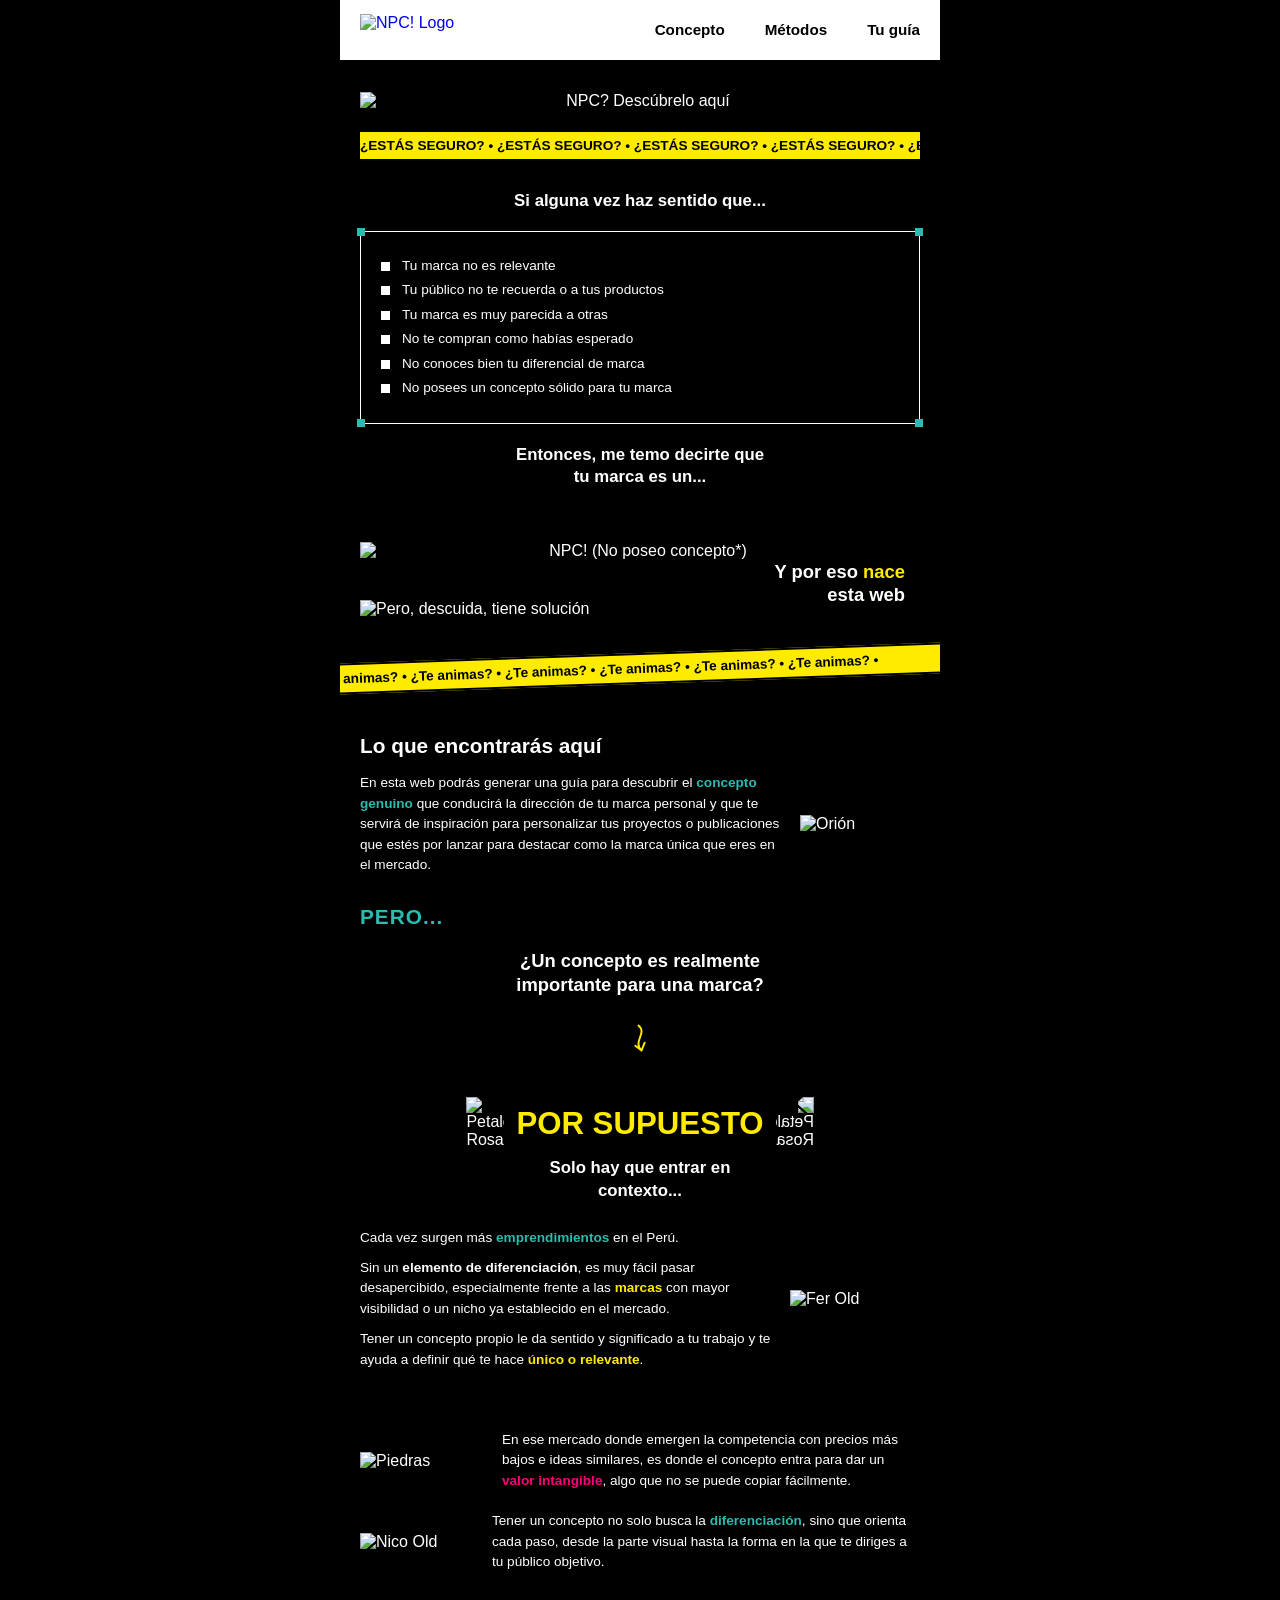
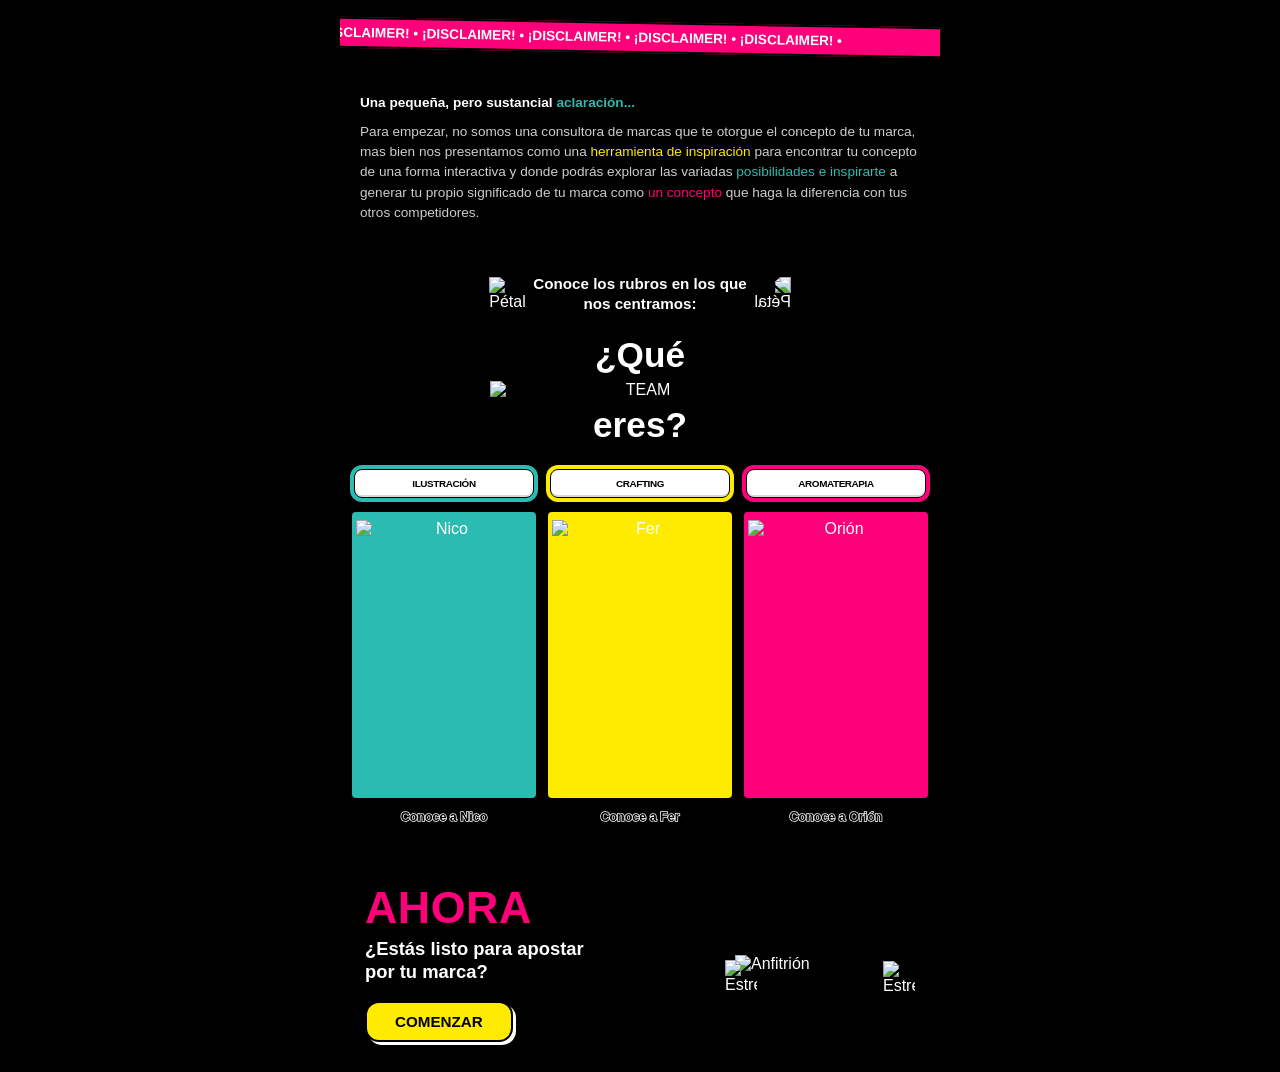
==== commit c51a8486: "Add files via upload" ====
--- a/index.html
+++ b/index.html
@@ -1,1770 +1,924 @@
-<!DOCTYPE html>
-<html lang="es">
-<head>
-<meta charset="UTF-8">
-<meta name="viewport" content="width=device-width, initial-scale=1.0">
-<title>Quiz de personajes</title>
-<style>
-  html, body {
-    margin: 0;
-    padding: 0;
-    background: #000000;
-    color: #ffffff;
-    font-family: Arial, Helvetica, sans-serif;
-    min-height: 100%;
-  }
-
-  * {
-    box-sizing: border-box;
-  }
-
-  .top-menu {
-    position: sticky;
-    top: 0;
-    z-index: 100;
-    background: #000000;
-    border-bottom: 1px solid #2a2a2a;
-    padding: 14px 20px;
-    display: flex;
-    align-items: center;
-    justify-content: space-between;
-  }
-
-  .top-menu-logo {
-    color: #ffffff;
-    font-weight: 900;
-    font-size: 18px;
-  }
-
-  .top-menu-reiniciar {
-    background: none;
-    color: #ffffff;
-    border: 1px solid #ffffff;
-    border-radius: 6px;
-    padding: 8px 16px;
-    font-weight: bold;
-    font-size: 13px;
-    cursor: pointer;
-  }
-
-  .top-menu-reiniciar:hover {
-    background: #1a1a1a;
-  }
-
-  #app {
-    padding: 24px 16px 48px 16px;
-    display: flex;
-    justify-content: center;
-  }
-
-  /* ---- Tarjeta de resultado estilo "Nico" ---- */
-
-  .resultado-nico {
-    background: #0a0a0a;
-    color: #ffffff;
-    border-radius: 24px;
-    padding: 40px;
-    max-width: 700px;
-    width: 100%;
-  }
-
-  .resultado-nico-fila {
-    display: flex;
-    justify-content: space-between;
-    align-items: center;
-    gap: 32px;
-  }
-
-  .col-texto {
-    flex: 1;
-    min-width: 0;
-  }
-
-  .badge {
-    display: inline-block;
-    background: #3fc9c2;
-    color: #0a0a0a;
-    font-weight: bold;
-    font-size: 20px;
-    padding: 8px 20px;
-    border-radius: 6px;
-    margin-bottom: 24px;
-  }
-
-  .subtitulo {
-    font-size: 20px;
-    font-weight: bold;
-    margin: 0 0 8px 0;
-  }
-
-  .titulo-wrap {
-    display: flex;
-    align-items: center;
-    gap: 12px;
-    margin-bottom: 20px;
-  }
-
-  .gotas {
-    display: flex;
-    flex-direction: column;
-    gap: 6px;
-  }
-
-  .gota {
-    width: 14px;
-    height: 14px;
-    background: #3fc9c2;
-    border-radius: 50% 50% 50% 0;
-    transform: rotate(45deg);
-  }
-
-  .gota-sm {
-    width: 9px;
-    height: 9px;
-    align-self: flex-end;
-  }
-
-  .titulo-principal {
-    font-size: 40px;
-    font-weight: 900;
-    line-height: 1.05;
-    margin: 0;
-  }
-
-  .descripcion {
-    font-size: 16px;
-    line-height: 1.5;
-    color: #e6e6e6;
-    max-width: 380px;
-  }
-
-  .col-imagen {
-    flex-shrink: 0;
-    width: 220px;
-    text-align: center;
-  }
-
-  .arquetipo-titulo {
-    margin-bottom: 12px;
-  }
-
-  .arquetipo-label {
-    color: #3fc9c2;
-    font-weight: bold;
-    font-size: 15px;
-    margin: 0;
-  }
-
-  .arquetipo-nombre {
-    color: #ffffff;
-    font-weight: 900;
-    font-size: 20px;
-    margin: 0;
-  }
-
-  .imagen-box {
-    background: #ffffff;
-    border-radius: 24px;
-    overflow: hidden;
-    width: 100%;
-    aspect-ratio: 4 / 5;
-  }
-
-  .imagen-box img {
-    width: 100%;
-    height: 100%;
-    object-fit: cover;
-    display: block;
-  }
-
-  /* ---- Resultado genérico (Orión) ---- */
-
-  .resultado-generico p {
-    font-size: 16px;
-  }
-
-  /* ---- Tarjeta de resultado estilo "Fer" ---- */
-
-  .resultado-fer {
-    background: #0a0a0a;
-    color: #ffffff;
-    border-radius: 24px;
-    padding: 40px;
-    max-width: 700px;
-    width: 100%;
-    text-align: center;
-  }
-
-  .fer-encabezado {
-    display: flex;
-    justify-content: space-between;
-    align-items: flex-start;
-    margin-bottom: 32px;
-    text-align: left;
-  }
-
-  .badge-amarillo {
-    display: inline-block;
-    background: #ffd414;
-    color: #0a0a0a;
-    font-weight: bold;
-    font-size: 20px;
-    padding: 8px 20px;
-    border-radius: 6px;
-  }
-
-  .perfil-label {
-    color: #ffd414;
-    font-weight: bold;
-    font-size: 15px;
-    margin: 0;
-    text-align: right;
-  }
-
-  .perfil-nombre {
-    color: #ffd414;
-    font-weight: 900;
-    font-size: 18px;
-    margin: 0;
-    text-align: right;
-  }
-
-  .fer-subtitulo {
-    font-size: 20px;
-    font-weight: bold;
-    margin: 0 0 12px 0;
-  }
-
-  .fer-titulo-wrap {
-    display: flex;
-    justify-content: center;
-    align-items: center;
-    gap: 10px;
-    margin-bottom: 20px;
-  }
-
-  .fer-titulo-principal {
-    font-size: 40px;
-    font-weight: 900;
-    line-height: 1.05;
-    margin: 0;
-  }
-
-  .petalos {
-    display: flex;
-    flex-direction: column;
-    align-items: center;
-    gap: 4px;
-  }
-
-  .petalo {
-    width: 26px;
-    height: 16px;
-    background: #ffd414;
-    border-radius: 50% 50% 50% 50% / 60% 60% 40% 40%;
-  }
-
-  .petalos-izq .petalo:nth-child(1) { transform: rotate(-30deg); align-self: flex-end; }
-  .petalos-izq .petalo:nth-child(2) { transform: rotate(20deg); width: 18px; height: 12px; }
-  .petalos-izq .petalo:nth-child(3) { transform: rotate(-10deg); align-self: flex-end; width: 14px; height: 10px; }
-
-  .petalos-der .petalo:nth-child(1) { transform: rotate(30deg); align-self: flex-start; }
-  .petalos-der .petalo:nth-child(2) { transform: rotate(-20deg); width: 18px; height: 12px; }
-  .petalos-der .petalo:nth-child(3) { transform: rotate(10deg); align-self: flex-start; width: 14px; height: 10px; }
-
-  .fer-descripcion {
-    font-size: 16px;
-    line-height: 1.5;
-    color: #e6e6e6;
-  }
-
-  /* ---- Tarjeta de resultado estilo "Orión" ---- */
-
-  .resultado-orion {
-    background: #0a0a0a;
-    color: #ffffff;
-    border-radius: 24px;
-    padding: 40px;
-    max-width: 700px;
-    width: 100%;
-    text-align: center;
-  }
-
-  .badge-rosa {
-    display: inline-block;
-    background: #e6127a;
-    color: #0a0a0a;
-    font-weight: bold;
-    font-size: 20px;
-    padding: 8px 20px;
-    border-radius: 6px;
-    margin-bottom: 32px;
-  }
-
-  .orion-subtitulo {
-    font-size: 20px;
-    font-weight: bold;
-    margin: 0 0 12px 0;
-  }
-
-  .orion-titulo-wrap {
-    display: flex;
-    justify-content: center;
-    align-items: center;
-    gap: 12px;
-    margin-bottom: 20px;
-  }
-
-  .orion-titulo-principal {
-    font-size: 40px;
-    font-weight: 900;
-    line-height: 1.05;
-    margin: 0;
-  }
-
-  .gotas-rosa {
-    display: flex;
-    flex-direction: column;
-    gap: 6px;
-  }
-
-  .gota-rosa {
-    width: 14px;
-    height: 14px;
-    background: #e6127a;
-    border-radius: 50% 50% 50% 0;
-    transform: rotate(45deg);
-  }
-
-  .gota-rosa-sm {
-    width: 9px;
-    height: 9px;
-    align-self: flex-end;
-  }
-
-  .orion-descripcion {
-    font-size: 16px;
-    line-height: 1.5;
-    color: #e6e6e6;
-  }
-
-  /* ---- Pantalla de selección de personaje ---- */
-
-  .selector-container {
-    max-width: 700px;
-    width: 100%;
-    border: 2px solid #000000;
-  }
-
-  .selector-header {
-    background: #0a0a0a;
-    padding: 24px 20px 0 20px;
-    text-align: center;
-  }
-
-  .selector-eyebrow {
-    color: #ffffff;
-    font-size: 24px;
-    font-weight: 900;
-    margin: 0;
-  }
-
-  .selector-guia-wrap {
-    position: relative;
-    margin-top: 8px;
-  }
-
-  .selector-guia-barra {
-    position: absolute;
-    left: 0;
-    right: 0;
-    top: 50%;
-    height: 20px;
-    background: #ffd414;
-    transform: translateY(-50%);
-  }
-
-  .selector-guia {
-    position: relative;
-    color: #ffffff;
-    font-size: 64px;
-    font-weight: 900;
-    margin: 0;
-    letter-spacing: 2px;
-  }
-
-  .selector-pills {
-    background: #0a0a0a;
-    display: flex;
-    padding: 16px 20px 24px 20px;
-    gap: 12px;
-  }
-
-  .selector-pill {
-    flex: 1;
-    background: #ffffff;
-    border: none;
-    border-radius: 8px;
-    font-weight: 900;
-    font-size: 16px;
-    padding: 12px 8px;
-    cursor: pointer;
-    box-shadow: 4px 4px 0 var(--pill-shadow, #999);
-  }
-
-  .selector-pill.color-turquesa { --pill-shadow: #3fc9c2; }
-  .selector-pill.color-amarillo { --pill-shadow: #ffd414; }
-  .selector-pill.color-rosa     { --pill-shadow: #e6127a; }
-
-  .selector-grid {
-    display: flex;
-  }
-
-  .selector-columna {
-    flex: 1;
-    cursor: pointer;
-    border: none;
-    padding: 0;
-    display: flex;
-    flex-direction: column;
-    font: inherit;
-  }
-
-  .selector-panel {
-    display: flex;
-    align-items: flex-end;
-    justify-content: center;
-    height: 280px;
-    overflow: hidden;
-  }
-
-  .selector-panel.color-turquesa { background: #3fc9c2; }
-  .selector-panel.color-amarillo { background: #ffd414; }
-  .selector-panel.color-rosa     { background: #e6127a; }
-
-  .selector-panel img {
-    max-width: 100%;
-    max-height: 100%;
-    display: block;
-  }
-
-  .selector-categoria {
-    background: #ffffff;
-    color: #0a0a0a;
-    font-weight: 900;
-    font-size: 16px;
-    text-align: center;
-    padding: 12px 0;
-    border-top: 2px solid #000000;
-  }
-
-  /* ---- Pantalla de preguntas estilo "Nico" ---- */
-
-  .pregunta-nico {
-    background: #0a0a0a;
-    color: #ffffff;
-    border-radius: 24px;
-    padding: 32px;
-    max-width: 700px;
-    width: 100%;
-  }
-
-  .pregunta-nico-titulo {
-    font-size: 30px;
-    font-weight: 900;
-    line-height: 1.15;
-    margin: 24px 0 24px 0;
-  }
-
-  .opciones-nico {
-    display: flex;
-    gap: 24px;
-    margin-bottom: 32px;
-  }
-
-  .opcion-nico {
-    flex: 1;
-    background: #0a0a0a;
-    color: #ffffff;
-    border: 2px solid #ffffff;
-    border-radius: 12px;
-    padding: 20px;
-    font-size: 17px;
-    font-weight: bold;
-    text-align: left;
-    cursor: pointer;
-    box-shadow: 6px 6px 0 #3fc9c2;
-    min-height: 90px;
-  }
-
-  .opcion-nico.opcion-forma {
-    display: flex;
-    align-items: center;
-    justify-content: center;
-    min-height: 160px;
-  }
-
-  .opcion-nico.seleccionada {
-    background: #3fc9c2;
-    color: #0a0a0a;
-    box-shadow: 6px 6px 0 #ffffff;
-  }
-
-  .opcion-nico svg {
-    display: block;
-  }
-
-  .boton-siguiente-nico {
-    background: #3fc9c2;
-    color: #0a0a0a;
-    border: 2px solid #ffffff;
-    border-radius: 8px;
-    font-weight: 900;
-    font-size: 16px;
-    padding: 14px 28px;
-    cursor: pointer;
-    box-shadow: 5px 5px 0 #ffffff;
-  }
-
-  .boton-siguiente-nico:disabled {
-    opacity: 0.4;
-    cursor: not-allowed;
-  }
-
-  /* ---- Pantalla de preguntas estilo "Orión" ---- */
-
-  .pregunta-orion {
-    background: #0a0a0a;
-    color: #ffffff;
-    border-radius: 24px;
-    padding: 32px;
-    max-width: 700px;
-    width: 100%;
-  }
-
-  .pregunta-orion-titulo {
-    font-size: 30px;
-    font-weight: 900;
-    line-height: 1.15;
-    margin: 24px 0 24px 0;
-  }
-
-  .opciones-orion {
-    display: flex;
-    gap: 24px;
-    margin-bottom: 32px;
-    align-items: flex-start;
-  }
-
-  .opcion-orion {
-    flex: 1;
-    background: #0a0a0a;
-    color: #ffffff;
-    border: 2px solid #ffffff;
-    border-radius: 20px;
-    padding: 20px;
-    font-size: 17px;
-    font-weight: normal;
-    text-align: center;
-    cursor: pointer;
-    box-shadow: 6px 6px 0 #e6127a;
-    min-height: 120px;
-    display: flex;
-    align-items: center;
-    justify-content: center;
-  }
-
-  .opcion-orion.seleccionada {
-    background: #e6127a;
-    color: #0a0a0a;
-    box-shadow: 6px 6px 0 #ffffff;
-  }
-
-  .opcion-orion-imagen {
-    flex: 1;
-    background: none;
-    border: none;
-    padding: 0;
-    cursor: pointer;
-    color: #ffffff;
-    text-align: center;
-    display: flex;
-    flex-direction: column;
-    align-items: center;
-    gap: 12px;
-  }
-
-  .opcion-orion-imagen img {
-    max-width: 100%;
-    max-height: 140px;
-    filter: drop-shadow(6px 6px 0 #e6127a);
-  }
-
-  .opcion-orion-imagen.seleccionada img {
-    filter: drop-shadow(6px 6px 0 #ffffff);
-  }
-
-  .opcion-orion-caption {
-    font-weight: 900;
-    font-size: 15px;
-  }
-
-  .boton-siguiente-orion {
-    background: #e6127a;
-    color: #0a0a0a;
-    border: 2px solid #ffffff;
-    border-radius: 8px;
-    font-weight: 900;
-    font-size: 16px;
-    padding: 14px 28px;
-    cursor: pointer;
-    box-shadow: 5px 5px 0 #ffffff;
-  }
-
-  .boton-siguiente-orion:disabled {
-    opacity: 0.4;
-    cursor: not-allowed;
-  }
-
-  /* ---- Pantalla de preguntas estilo "Fer" ---- */
-
-  .pregunta-fer {
-    background: #0a0a0a;
-    color: #ffffff;
-    border-radius: 24px;
-    padding: 32px;
-    max-width: 700px;
-    width: 100%;
-  }
-
-  .pregunta-fer-titulo {
-    font-size: 30px;
-    font-weight: 900;
-    line-height: 1.15;
-    margin: 24px 0 24px 0;
-  }
-
-  .opciones-fer {
-    display: flex;
-    gap: 24px;
-    margin-bottom: 32px;
-  }
-
-  .opcion-fer {
-    flex: 1;
-    background: #0a0a0a;
-    color: #ffffff;
-    border: 2px solid #ffffff;
-    border-radius: 12px;
-    padding: 20px;
-    font-size: 17px;
-    font-weight: bold;
-    text-align: left;
-    cursor: pointer;
-    box-shadow: 6px 6px 0 #ffd414;
-    min-height: 90px;
-  }
-
-  .opcion-fer.seleccionada {
-    background: #ffd414;
-    color: #0a0a0a;
-    box-shadow: 6px 6px 0 #ffffff;
-  }
-
-  .boton-siguiente-fer {
-    background: #ffd414;
-    color: #0a0a0a;
-    border: 2px solid #ffffff;
-    border-radius: 8px;
-    font-weight: 900;
-    font-size: 16px;
-    padding: 14px 28px;
-    cursor: pointer;
-    box-shadow: 5px 5px 0 #ffffff;
-  }
-
-  .boton-siguiente-fer:disabled {
-    opacity: 0.4;
-    cursor: not-allowed;
-  }
-
-  /* ---- Pantalla de portada ---- */
-
-  .intro-container {
-    background: #0a0a0a;
-    color: #ffffff;
-    border-radius: 24px;
-    padding: 60px 40px;
-    max-width: 700px;
-    width: 100%;
-    text-align: center;
-    position: relative;
-    overflow: hidden;
-  }
-
-  .intro-franja {
-    position: absolute;
-    left: -15%;
-    right: -15%;
-    top: 48%;
-    height: 90px;
-    background: #ffd414;
-    transform: rotate(-4deg);
-    z-index: 0;
-  }
-
-  .intro-eyebrow {
-    position: relative;
-    z-index: 1;
-    font-size: 30px;
-    font-weight: 900;
-    margin: 0;
-  }
-
-  .intro-npc {
-    position: relative;
-    z-index: 1;
-    font-size: 96px;
-    font-weight: 900;
-    margin: 0 0 40px 0;
-    letter-spacing: 2px;
-    color: #ffffff;
-    -webkit-text-stroke: 3px #000000;
-    text-stroke: 3px #000000;
-  }
-
-  .intro-boton-wrap {
-    position: relative;
-    z-index: 1;
-    display: inline-block;
-  }
-
-  .intro-boton {
-    background: #3fc9c2;
-    color: #ffffff;
-    border: 2px solid #ffffff;
-    border-radius: 40px;
-    font-weight: 900;
-    font-size: 18px;
-    padding: 16px 36px;
-    cursor: pointer;
-    box-shadow: 5px 5px 0 rgba(255, 255, 255, 0.5);
-  }
-
-  .intro-cursor {
-    position: absolute;
-    bottom: -10px;
-    right: -18px;
-    width: 22px;
-    height: 22px;
-    background: #ffffff;
-    border: 2px solid #0a0a0a;
-    clip-path: polygon(0 0, 0 80%, 25% 65%, 45% 100%, 60% 90%, 40% 60%, 100% 55%);
-  }
-
-  /* ---- Pantalla de decisión ---- */
-
-  .decision-container {
-    background: #0a0a0a;
-    color: #ffffff;
-    border-radius: 24px;
-    padding: 48px 40px;
-    max-width: 700px;
-    width: 100%;
-    text-align: center;
-  }
-
-  .decision-titulo {
-    font-size: 32px;
-    font-weight: 900;
-    margin: 0 0 8px 0;
-  }
-
-  .decision-subtitulo {
-    font-size: 16px;
-    color: #bbbbbb;
-    margin: 0 0 32px 0;
-  }
-
-  .decision-opciones {
-    display: flex;
-    gap: 20px;
-    justify-content: center;
-    margin-bottom: 28px;
-    flex-wrap: wrap;
-  }
-
-  .decision-boton {
-    flex: 1;
-    max-width: 260px;
-    background: #0a0a0a;
-    color: #ffffff;
-    border: 2px solid #ffffff;
-    border-radius: 12px;
-    padding: 22px 16px;
-    font-size: 18px;
-    font-weight: 900;
-    cursor: pointer;
-    box-shadow: 6px 6px 0 #ffffff33;
-  }
-
-  .decision-boton:hover {
-    background: #1a1a1a;
-  }
-
-  /* ---- Pantallas de verificar / información ---- */
-
-  .info-container {
-    background: #0a0a0a;
-    color: #ffffff;
-    border-radius: 24px;
-    padding: 40px;
-    max-width: 700px;
-    width: 100%;
-  }
-
-  .info-titulo {
-    font-size: 28px;
-    font-weight: 900;
-    margin: 0 0 4px 0;
-  }
-
-  .info-subtitulo {
-    font-size: 15px;
-    color: #bbbbbb;
-    margin: 0 0 28px 0;
-  }
-
-  .checklist {
-    list-style: none;
-    padding: 0;
-    margin: 0 0 32px 0;
-    display: flex;
-    flex-direction: column;
-    gap: 12px;
-  }
-
-  .checklist li {
-    display: flex;
-    align-items: flex-start;
-    gap: 12px;
-    font-size: 16px;
-    line-height: 1.4;
-  }
-
-  .checklist li::before {
-    content: "✓";
-    flex-shrink: 0;
-    width: 24px;
-    height: 24px;
-    border: 2px solid #ffffff;
-    border-radius: 6px;
-    display: flex;
-    align-items: center;
-    justify-content: center;
-    font-weight: 900;
-    font-size: 14px;
-  }
-
-  .info-bloque {
-    margin-bottom: 24px;
-  }
-
-  .info-bloque h3 {
-    font-size: 18px;
-    margin: 0 0 6px 0;
-  }
-
-  .info-bloque p {
-    font-size: 15px;
-    line-height: 1.5;
-    color: #dddddd;
-    margin: 0;
-  }
-
-  .info-shortcut {
-    border: 2px dashed #ff8a3d;
-    border-radius: 12px;
-    padding: 16px 20px;
-    font-size: 15px;
-    color: #ffb37a;
-    background: none;
-    text-align: left;
-    cursor: pointer;
-    width: 100%;
-    margin-bottom: 28px;
-  }
-
-  .info-shortcut strong {
-    color: #ff8a3d;
-  }
-
-  .info-continuar {
-    background: #ffffff;
-    color: #0a0a0a;
-    border: none;
-    border-radius: 8px;
-    font-weight: 900;
-    font-size: 16px;
-    padding: 14px 28px;
-    cursor: pointer;
-  }
-
-  .boton-consejos {
-    margin-top: 28px;
-  }
-
-  /* Todas las pantallas comparten el mismo ancho y una altura mínima similar */
-  .resultado-nico,
-  .resultado-fer,
-  .resultado-orion,
-  .selector-container,
-  .pregunta-nico,
-  .pregunta-orion,
-  .pregunta-fer,
-  .intro-container,
-  .decision-container,
-  .info-container {
-    min-height: 480px;
-    box-sizing: border-box;
-  }
-
-  /* ======================= RESPONSIVE (móvil) ======================= */
-
-  @media (max-width: 640px) {
-
-    .top-menu {
-      padding: 10px 14px;
-    }
-
-    .top-menu-logo {
-      font-size: 13px;
-    }
-
-    .top-menu-reiniciar {
-      padding: 6px 12px;
-      font-size: 12px;
-    }
-
-    #app {
-      padding: 16px 12px 32px 12px;
-    }
-
-    .resultado-nico,
-    .resultado-fer,
-    .resultado-orion,
-    .selector-container,
-    .pregunta-nico,
-    .pregunta-orion,
-    .pregunta-fer,
-    .intro-container,
-    .decision-container,
-    .info-container {
-      min-height: 0;
-    }
-
-    /* Contenedores: menos padding en pantallas chicas */
-    .resultado-nico,
-    .resultado-fer,
-    .resultado-orion,
-    .selector-container,
-    .pregunta-nico,
-    .pregunta-orion,
-    .pregunta-fer,
-    .intro-container,
-    .decision-container,
-    .info-container {
-      padding: 24px 18px;
-      border-radius: 16px;
-    }
-
-    /* Portada */
-    .intro-npc {
-      font-size: 52px;
-    }
-
-    .intro-eyebrow {
-      font-size: 20px;
-    }
-
-    .intro-franja {
-      height: 50px;
-    }
-
-    .intro-boton {
-      font-size: 15px;
-      padding: 12px 24px;
-    }
-
-    /* Decisión / info */
-    .decision-titulo {
-      font-size: 24px;
-    }
-
-    .decision-opciones {
-      flex-direction: column;
-    }
-
-    .decision-boton {
-      max-width: 100%;
-    }
-
-    .info-titulo {
-      font-size: 22px;
-    }
-
-    /* Selector de personaje */
-    .selector-guia {
-      font-size: 38px;
-    }
-
-    .selector-eyebrow {
-      font-size: 18px;
-    }
-
-    .selector-pills {
-      flex-wrap: wrap;
-    }
-
-    .selector-grid {
-      flex-direction: column;
-    }
-
-    .selector-panel {
-      height: 200px;
-    }
-
-    /* Tarjeta de resultado Nico: apilar columnas */
-    .resultado-nico-fila {
-      flex-direction: column;
-      text-align: center;
-    }
-
-    .col-texto {
-      text-align: center;
-    }
-
-    .titulo-wrap,
-    .fer-titulo-wrap,
-    .orion-titulo-wrap {
-      flex-wrap: wrap;
-      justify-content: center;
-    }
-
-    .col-imagen {
-      width: 180px;
-    }
-
-    .titulo-principal,
-    .fer-titulo-principal,
-    .orion-titulo-principal {
-      font-size: 28px;
-    }
-
-    .descripcion {
-      max-width: 100%;
-    }
-
-    /* Encabezado de Fer: apilar badge y perfil */
-    .fer-encabezado {
-      flex-direction: column;
-      gap: 12px;
-      text-align: center;
-    }
-
-    .fer-encabezado > div {
-      text-align: center;
-    }
-
-    .perfil-label,
-    .perfil-nombre {
-      text-align: center;
-    }
-
-    /* Preguntas: apilar opciones en columna */
-    .opciones-nico,
-    .opciones-orion,
-    .opciones-fer {
-      flex-direction: column;
-    }
-
-    .pregunta-nico-titulo,
-    .pregunta-orion-titulo,
-    .pregunta-fer-titulo {
-      font-size: 22px;
-    }
-
-    .opcion-nico.opcion-forma,
-    .opcion-orion {
-      min-height: 90px;
-    }
-  }
-</style>
-</head>
-<body>
-
-<header class="top-menu" id="top-menu">
-  <span class="top-menu-logo">¿Tu marca es un NPC?</span>
-  <button class="top-menu-reiniciar" onclick="iniciar()">Reiniciar</button>
-</header>
-
-<div id="app"></div>
-
-<script>
-/* ======================= DATOS ======================= */
-
-const NICO_QUESTIONS = [
-  {
-    pregunta: "¿Con cuál de estas frases identificas tu marca?",
-    opcionA: "Quiero dejar mi huella en el mundo",
-    opcionB: "Quiero conectar con otros",
-    opcionC: "Quiero volar a otros mundos imaginarios"
-  },
-  {
-    pregunta: "¿Qué puerta abrirías?",
-    opcionA: "Cuadrado",
-    opcionB: "Triángulo",
-    opcionC: "Círculo"
-  },
-  {
-    pregunta: "¿Cómo te gustaría ser recordado por tu público?",
-    opcionA: "INSPIRADOR",
-    opcionB: "INNOVADOR",
-    opcionC: "AUTÉNTICO"
-  }
-];
-
-const NICO_RESULTS = {
-  AAA: { concepto: "Dejar huellas que inspiran", ejemplo: "Tu arte existe para motivar, transformar y dejar una huella en los demás", arquetipo: "EL HÉROE", imagen: "arquetipo_heroe.png" },
-  AAB: { concepto: "Transformar el futuro", ejemplo: "Imaginas nuevas posibilidades y conviertes tu ideas en realidad", arquetipo: "EL MAGO", imagen: "arquetipo_heroe.png" },
-  AAC: { concepto: "Legado personal", ejemplo: "Construyes una identidad sólida que trasciende tendencias y permanece en la memoria", arquetipo: "EL GOBERNANTE", imagen: "arquetipo_heroe.png" },
-  ABA: { concepto: "Liderar el cambio", ejemplo: "Tus ilustraciones invitan a avanzar, cuestionar y evolucionar.", arquetipo: "EL HÉROE", imagen: "arquetipo_heroe.png" },
-  ABB: { concepto: "Movimiento disruptivo", ejemplo: "Tu creatividad desafía lo establecido y abre nuevos caminos", arquetipo: "EL REBELDE", imagen: "arquetipo_rebelde.png" },
-  ABC: { concepto: "Construir algo duradero", ejemplo: "Buscas crear un universo visual coherente que resista el paso del tiempo", arquetipo: "EL GOBERNANTE", imagen: "arquetipo_gobernante.png" },
-  ACA: { concepto: "Inspirar desde lo humano", ejemplo: "Tus historias conectan con las personas desde la empatía y el apoyo", arquetipo: "EL CUIDADOR", imagen: "arquetipo_cuidador.png" },
-  ACB: { concepto: "Innovación con propósito", ejemplo: "Cada idea tiene una razón de ser y busca aportar una nueva mirada", arquetipo: "EL SABIO", imagen: "arquetipo_sabio.png" },
-  ACC: { concepto: "Orden visual", ejemplo: "Busco la perfección y transformar el caos de las ideas en imperios visuales", arquetipo: "EL GOBERNANTE", imagen: "arquetipo_gobernante.png" },
-  BAA: { concepto: "Conexiones significativas", ejemplo: "Tu arte busca acompañar, comprender y acercar a las personas", arquetipo: "EL CUIDADOR", imagen: "arquetipo_cuidador.png" },
-  BAB: { concepto: "Momentos inolvidables", ejemplo: "Creas emociones que permanecen mucho después de haber sido vistas", arquetipo: "EL AMANTE", imagen: "arquetipo_amante.png" },
-  BAC: { concepto: "Conexión genuina", ejemplo: "La autenticidad y la sencillez son el corazón de tu propuesta", arquetipo: "EL AMIGO", imagen: "arquetipo_amigo.png" },
-  BBA: { concepto: "La magia de compartir", ejemplo: "Crees que las mejores historias son las que se comparten", arquetipo: "EL AMANTE", imagen: "arquetipo_amante.png" },
-  BBB: { concepto: "Brillo encantador", ejemplo: "Buscas sorprender y maravillar a otros con tu propio estilo y brillo", arquetipo: "EL BUFÓN", imagen: "arquetipo_bufon.png" },
-  BBC: { concepto: "Sentido de pertenencia", ejemplo: "Construyes espacios donde las personas pueden sentirse identificadas", arquetipo: "EL AMIGO", imagen: "arquetipo_amigo.png" },
-  BCA: { concepto: "Donde nacen las sonrisas", ejemplo: "Tu obra florece cuando genera encuentros y conversaciones", arquetipo: "EL CUIDADOR", imagen: "arquetipo_cuidador.png" },
-  BCB: { concepto: "Donde las estrellas se unen", ejemplo: "Tus creaciones conectan personas, historias y emociones en un mismo universo", arquetipo: "EL BUFÓN", imagen: "arquetipo_bufon.png" },
-  BCC: { concepto: "Lo hermoso de ser auténtico", ejemplo: "La honestidad emocional es lo que hace única a tu marca", arquetipo: "EL AMANTE", imagen: "arquetipo_amante.png" },
-  CAA: { concepto: "Imaginación que inspira", ejemplo: "Invitas a otros a mirar el mundo con curiosidad y asombro", arquetipo: "EL INOCENTE", imagen: "arquetipo_inocente.png" },
-  CAB: { concepto: "Arquitecto de sueños", ejemplo: "Transformas la imaginación en lugares donde todo parece posible", arquetipo: "EL MAGO", imagen: "arquetipo_mago.png" },
-  CAC: { concepto: "Arquitecto de sueños", ejemplo: "Transformas la imaginación en lugares donde todo parece posible", arquetipo: "EL CREADOR", imagen: "arquetipo_creador.png" },
-  CBA: { concepto: "Aventuras inspiradoras", ejemplo: "Cada ilustración es una invitación a descubrir algo nuevo y salir de la zona de confort", arquetipo: "EL EXPLORADOR", imagen: "arquetipo_explorador.png" },
-  CBB: { concepto: "Innovación creativa", ejemplo: "Experimentas constantemente para encontrar nuevas formas de expresión", arquetipo: "EL CREADOR", imagen: "arquetipo_creador.png" },
-  CBC: { concepto: "Libertad para imaginar", ejemplo: "No sigues caminos predefinidos, prefieres descubrir tu propio destino", arquetipo: "EL EXPLORADOR", imagen: "arquetipo_explorador.png" },
-  CCA: { concepto: "Noches de fantasía", ejemplo: "Creas refugios y una comunidad donde la imaginación puede volar", arquetipo: "EL INOCENTE", imagen: "arquetipo_inocente.png" },
-  CCB: { concepto: "Creador de sueños", ejemplo: "Conviertes ideas ordinarias en experiencias extraordinarias", arquetipo: "EL MAGO", imagen: "arquetipo_mago.png" },
-  CCC: { concepto: "Universo de posibilidades", ejemplo: "Tu objetivo es construir un mundo visual tan único como tu visión", arquetipo: "EL CREADOR", imagen: "arquetipo_creador.png" }
-};
-
-const FER_QUESTIONS = [
-  {
-    pregunta: "¿Qué disfrutas más al crear?",
-    opcionA: "Dar nueva vida a los materiales",
-    opcionB: "Crear con paciencia y detalle",
-    opcionC: "Experimentar con mis creaciones"
-  },
-  {
-    pregunta: "¿Cuál de estas texturas te representa?",
-    opcionA: "Papel kraft arrugado y lleno de marcas",
-    opcionB: "Tejido suave y cálido",
-    opcionC: "Pintura libre con manchas y trazos espontáneos"
-  },
-  {
-    pregunta: "¿Qué objeto conservarías para siempre?",
-    opcionA: "Una libreta llena de bocetos",
-    opcionB: "Un regalo hecho por alguien especial",
-    opcionC: "Un objeto único en el mundo"
-  }
-];
-
-const FER_RESULTS = {
-  AAA: { perfil: "ALQUIMISTAS", concepto: "Una segunda oportunidad", ejemplo: "Transformas materiales comunes en objetos llenos de significado" },
-  AAB: { perfil: "ALQUIMISTAS", concepto: "Memorias reconstruidas", ejemplo: "Cada pieza conserva rastros del pasado pero adquiere una nueva forma" },
-  AAC: { perfil: "ALQUIMISTAS", concepto: "La belleza de la imperfección", ejemplo: "Las imperfecciones son lo que lo hacen hermoso y perfecto" },
-  ABA: { perfil: "ALQUIMISTAS", concepto: "Lo bueno, no termina nunca", ejemplo: "Creas objetos con alma y permanencia que perduran con los años" },
-  ABB: { perfil: "ALQUIMISTAS", concepto: "Lo bueno, no termina nunca", ejemplo: "Creas objetos con alma y permanencia que perduran con los años" },
-  ABC: { perfil: "ALQUIMISTAS", concepto: "El valor de lo hecho a mano", ejemplo: "La dedicación es parte de la experiencia" },
-  ACA: { perfil: "ALQUIMISTAS", concepto: "Piezas con historia", ejemplo: "Cada creación tiene una narrativa propia" },
-  ACB: { perfil: "ALQUIMISTAS", concepto: "Puedo mejorarlo", ejemplo: "Encuentras oportunidades de cambio en donde otros no ven valor" },
-  ACC: { perfil: "ALQUIMISTAS", concepto: "Experimentación consciente", ejemplo: "Transformas materiales en algo inesperado" },
-  BAA: { perfil: "ALQUIMISTAS", concepto: "Todo cambia", ejemplo: "No muere, solo se transforma y fluye" },
-  BAB: { perfil: "COLECCIONISTA DE HISTORIAS", concepto: "Confía en el proceso", ejemplo: "Lo importante no es el resultado sino el camino que te tocó recorrer" },
-  BAC: { perfil: "COLECCIONISTA DE HISTORIAS", concepto: "Hecho con paciencia", ejemplo: "En tus creaciones se demuestra la dedicación y el amor puesto" },
-  BBA: { perfil: "COLECCIONISTA DE HISTORIAS", concepto: "Belleza irrepetible", ejemplo: "Las huellas humanas son lo que lo vuelven único" },
-  BBB: { perfil: "COLECCIONISTA DE HISTORIAS", concepto: "Abrigo emocional", ejemplo: "Tus piezas hacen sentir acompañadas a las personas" },
-  BBC: { perfil: "COLECCIONISTA DE HISTORIAS", concepto: "Objetos que conectan", ejemplo: "Lo creado con amor genera vínculos más fuertes" },
-  BCA: { perfil: "COLECCIONISTA DE HISTORIAS", concepto: "Regalos con significado", ejemplo: "Cada objeto representa una emoción" },
-  BCB: { perfil: "COLECCIONISTA DE HISTORIAS", concepto: "Detalles que inspiran", ejemplo: "Las pequeñas cosas generan grandes emociones" },
-  BCC: { perfil: "COLECCIONISTA DE HISTORIAS", concepto: "Crear y fluir", ejemplo: "Las ideas crecen lentamente y se expanden" },
-  CAA: { perfil: "EXPERIMENTORES", concepto: "El gabinete de curiosidades", ejemplo: "Tus piezas parecen descubrimientos únicos" },
-  CAB: { perfil: "EXPERIMENTORES", concepto: "Extrañamente hermoso", ejemplo: "Lo inusual es parte de tu atractivo." },
-  CAC: { perfil: "EXPERIMENTORES", concepto: "Caos con intención", ejemplo: "Experimentas sin miedo a romper reglas" },
-  CBA: { perfil: "EXPERIMENTORES", concepto: "Texturas inesperadas", ejemplo: "El tacto es parte fundamental de la experiencia" },
-  CBB: { perfil: "EXPERIMENTORES", concepto: "Jugar para descubrir", ejemplo: "La curiosidad guía tu proceso creativo" },
-  CBC: { perfil: "EXPERIMENTORES", concepto: "Lo que nunca habías visto", ejemplo: "Tus piezas sorprenden desde el primer vistazo" },
-  CCA: { perfil: "EXPERIMENTORES", concepto: "Universo versátil", ejemplo: "No encajas en una sola categoría y no te gusta que te limiten" },
-  CCB: { perfil: "EXPERIMENTORES", concepto: "No es un error, es arte", ejemplo: "Las mejores ideas aparecen cuando algo inesperado sucede" },
-  CCC: { perfil: "EXPERIMENTORES", concepto: "Rareza memorable", ejemplo: "Lo extraordinario se convierte en tu sello personal" }
-};
-
-const ORION_QUESTIONS = [
-  {
-    pregunta: "Elige una piedra",
-    opcionA: "Turmalina Negra",
-    opcionB: "Cuarzo rosa",
-    opcionC: "Aguamarina"
-  },
-  {
-    pregunta: "¿A qué lugar transporta tus aromas?",
-    opcionA: "Una cabaña en el bosque",
-    opcionB: "Una casa frente al mar",
-    opcionC: "Una librería al anochecer"
-  },
-  {
-    pregunta: "¿Qué emoción quieres despertar?",
-    opcionA: "Calma",
-    opcionB: "Inspiración",
-    opcionC: "Nostalgia"
-  }
-];
-
-const ORION_RESULTS = {
-  AAA: { concepto: "Refugio del bosque", ejemplo: "Un lugar donde el ruido desaparece y puedes volver a ti" },
-  AAB: { concepto: "Camino en paz", ejemplo: "Los aromas acompañan momentos de claridad mental" },
-  AAC: { concepto: "Recuerdo en el bosque", ejemplo: "Aromas que evocan la tranquilidad de tiempos simples" },
-  ABA: { concepto: "Brisa protectora", ejemplo: "Una casa firme con vista al mar" },
-  ABB: { concepto: "El cielo es el límite", ejemplo: "Un aroma para generar ideas y encontrar nuevas posibilidades" },
-  ABC: { concepto: "Veranos eternos", ejemplo: "El recuerdo de un lugar donde todo era más sencillo" },
-  ACA: { concepto: "Entre páginas tranquilas", ejemplo: "La calma de leer mientras el mundo duerme" },
-  ACB: { concepto: "Historias por escribir", ejemplo: "Aromas que despiertan la creatividad" },
-  ACC: { concepto: "Biblioteca de recuerdos", ejemplo: "Cada fragancia guarda una historia especial" },
-  BAA: { concepto: "Abrazo del bosque", ejemplo: "Un refugio cálido para reconectar contigo" },
-  BAB: { concepto: "Florecer despacio", ejemplo: "Cada aroma acompaña tu crecimiento personal" },
-  BAC: { concepto: "Refugio de la infancia", ejemplo: "Aromas que abrazan los recuerdos más queridos" },
-  BBA: { concepto: "Amor en la marea", ejemplo: "La calma de compartir un momento especial" },
-  BBB: { concepto: "Sueños junto al mar", ejemplo: "Inspiración que fluye como la brisa marina" },
-  BBC: { concepto: "Amor de verano", ejemplo: "Un amor efímero pero intenso y mágico" },
-  BCA: { concepto: "El aquí y ahora", ejemplo: "Tómate una pausa para cuidar de ti" },
-  BCB: { concepto: "Ideas que florecen", ejemplo: "Creatividad que fluye por la intensidad de las emociones" },
-  BCC: { concepto: "Historias del corazón", ejemplo: "Recuerdos que permanecen vivos" },
-  CAA: { concepto: "Bosque abierto", ejemplo: "Respira profundamente y siente libertad" },
-  CAB: { concepto: "Nuevos senderos", ejemplo: "Cada aroma invita a descubrir algo diferente" },
-  CAC: { concepto: "Ecos de aventura", ejemplo: "Nuevos retos, nuevas historias que contar" },
-  CBA: { concepto: "Descansando frente al mar", ejemplo: "Fluir sin preocupaciones y recordar estar en el presente" },
-  CBB: { concepto: "Mareas creativas", ejemplo: "Ideas potentes que aparecen como olas para surfear" },
-  CBC: { concepto: "Donde nos conocimos", ejemplo: "Recordar a alguien que marcó tu vida" },
-  CCA: { concepto: "Noches de lectura", ejemplo: "Sueña y vuela a otro mundo a través de los aromas" },
-  CCB: { concepto: "Universos secretos", ejemplo: "Aromas que despiertan sentidos entre las historias" },
-  CCC: { concepto: "Memorias de tinta", ejemplo: "Cada aroma guarda una historia que merece ser recordada" }
-};
-
-/* Estructura única que agrupa los 3 personajes */
-const PERSONAJES = {
-  nico:  { nombre: "Nico",  categoria: "Ilustración", color: "turquesa", preguntas: NICO_QUESTIONS,  resultados: NICO_RESULTS },
-  fer:   { nombre: "Fer",   categoria: "Crafting",     color: "amarillo", preguntas: FER_QUESTIONS,   resultados: FER_RESULTS },
-  orion: { nombre: "Orión", categoria: "Aromaterapia", color: "rosa",     preguntas: ORION_QUESTIONS, resultados: ORION_RESULTS }
-};
-
-/* ======================= ESTADO ======================= */
-
-let pantalla = "intro"; // intro | decision | verificar | info | selector
-let personajeActual = null;
-let indicePregunta = 0;
-let respuestas = [];
-let seleccionActual = null;
-let mostrarConsejos = false;
-
-/* ======================= LÓGICA ======================= */
-
-function iniciar() {
-  pantalla = "intro";
-  personajeActual = null;
-  indicePregunta = 0;
-  respuestas = [];
-  seleccionActual = null;
-  mostrarConsejos = false;
-  render();
-}
-
-function irADecision() {
-  pantalla = "decision";
-  render();
-}
-
-function elegirSiTengo() {
-  pantalla = "verificar";
-  render();
-}
-
-function elegirNoTengo() {
-  pantalla = "info";
-  render();
-}
-
-function irASeleccion() {
-  pantalla = "selector";
-  render();
-}
-
-function elegirPersonaje(id) {
-  personajeActual = id;
-  indicePregunta = 0;
-  respuestas = [];
-  seleccionActual = null;
-  mostrarConsejos = false;
-  render();
-}
-
-function verConsejos() {
-  mostrarConsejos = true;
-  render();
-}
-
-function seleccionar(letra) {
-  seleccionActual = letra;
-  render();
-}
-
-function avanzar() {
-  if (seleccionActual === null) return;
-  respuestas.push(seleccionActual);
-  indicePregunta++;
-  seleccionActual = null;
-  render();
-}
-
-function reiniciar() {
-  iniciar();
-}
-
-/* ======================= RENDER ======================= */
-
-function render() {
-  const app = document.getElementById("app");
-  app.innerHTML = "";
-
-  const topMenu = document.getElementById("top-menu");
-  topMenu.style.display = pantalla === "intro" ? "none" : "flex";
-
-  // Pantalla 0: portada
-  if (pantalla === "intro") {
-    const contenedor = document.createElement("div");
-    contenedor.className = "intro-container";
-
-    contenedor.innerHTML = `
-      <span class="intro-franja"></span>
-      <p class="intro-eyebrow">¿Tu marca es un</p>
-      <h1 class="intro-npc">NPC?</h1>
-      <div class="intro-boton-wrap">
-        <button class="intro-boton">Descúbrelo aquí</button>
-        <span class="intro-cursor"></span>
-      </div>
-    `;
-
-    contenedor.querySelector(".intro-boton").onclick = irADecision;
-
-    app.appendChild(contenedor);
-    return;
-  }
-
-  // Pantalla 0.5: punto de decisión — ¿ya tienes un concepto?
-  if (pantalla === "decision") {
-    const contenedor = document.createElement("div");
-    contenedor.className = "decision-container";
-
-    contenedor.innerHTML = `
-      <h1 class="decision-titulo">¿Ya tienes un concepto?</h1>
-      <p class="decision-subtitulo">Punto de decisión</p>
-      <div class="decision-opciones">
-        <button class="decision-boton" id="btn-si-tengo">Sí tengo</button>
-        <button class="decision-boton" id="btn-no-tengo">No tengo</button>
-      </div>
-      <button class="info-shortcut" id="btn-shortcut">
-        <strong>⚡ Shortcut: "Ya conozco esto"</strong> — salta directo a la selección de rubro, sin pasar por la página informativa
-      </button>
-    `;
-
-    contenedor.querySelector("#btn-si-tengo").onclick = elegirSiTengo;
-    contenedor.querySelector("#btn-no-tengo").onclick = elegirNoTengo;
-    contenedor.querySelector("#btn-shortcut").onclick = irASeleccion;
-
-    app.appendChild(contenedor);
-    return;
-  }
-
-  // Pantalla 0.6a: verificar concepto (rama "Sí tengo")
-  if (pantalla === "verificar") {
-    const contenedor = document.createElement("div");
-    contenedor.className = "info-container";
-
-    contenedor.innerHTML = `
-      <h2 class="info-titulo">Verificar concepto</h2>
-      <p class="info-subtitulo">Checklist de solidez</p>
-      <ul class="checklist">
-        <li>Tu concepto se puede resumir en una sola frase clara</li>
-        <li>Conecta con una necesidad o deseo real de tu público</li>
-        <li>Se diferencia de lo que ya existe en tu rubro</li>
-        <li>Es coherente con los valores que quieres transmitir</li>
-        <li>Puede sostenerse en el tiempo, más allá de una moda pasajera</li>
-      </ul>
-      <button class="info-continuar">Continuar</button>
-    `;
-
-    contenedor.querySelector(".info-continuar").onclick = irASeleccion;
-
-    app.appendChild(contenedor);
-    return;
-  }
-
-  // Pantalla 0.6b: página informativa (rama "No tengo")
-  if (pantalla === "info") {
-    const contenedor = document.createElement("div");
-    contenedor.className = "info-container";
-
-    contenedor.innerHTML = `
-      <h2 class="info-titulo">Página informativa</h2>
-      <p class="info-subtitulo">Qué es un concepto de marca · metodologías de conceptualización · benchmarking</p>
-
-      <div class="info-bloque">
-        <h3>¿Qué es un concepto de marca?</h3>
-        <p>Es la idea central que define quién eres, qué ofreces y por qué le importa a tu público. Todo lo demás (nombre, estética, tono) se construye a partir de ahí.</p>
-      </div>
-
-      <div class="info-bloque">
-        <h3>Metodologías de conceptualización</h3>
-        <p>Hay varias formas de llegar a un concepto sólido: partir de un insight del público, de un problema a resolver, o de la historia y valores de quien está detrás de la marca.</p>
-      </div>
-
-      <div class="info-bloque">
-        <h3>Benchmarking</h3>
-        <p>Antes de definir tu concepto, conviene mirar qué están haciendo otras marcas de tu rubro, para no repetir lo mismo y encontrar un espacio propio.</p>
-      </div>
-
-      <button class="info-continuar">Continuar</button>
-    `;
-
-    contenedor.querySelector(".info-continuar").onclick = irASeleccion;
-
-    app.appendChild(contenedor);
-    return;
-  }
-
-  // Pantalla 1: elegir personaje
-  if (!personajeActual) {
-    const contenedor = document.createElement("div");
-    contenedor.className = "selector-container";
-
-    let pillsHtml = "";
-    let columnasHtml = "";
-
-    Object.keys(PERSONAJES).forEach(id => {
-      const p = PERSONAJES[id];
-      pillsHtml += `<button class="selector-pill color-${p.color}" data-id="${id}">${p.nombre.toUpperCase()}</button>`;
-      columnasHtml += `
-        <button class="selector-columna" data-id="${id}">
-          <div class="selector-panel color-${p.color}">
-            <img src="img/${id}.png" alt="${p.nombre}">
-          </div>
-          <div class="selector-categoria">${p.categoria}</div>
-        </button>
-      `;
-    });
-
-    contenedor.innerHTML = `
-      <div class="selector-header">
-        <p class="selector-eyebrow">Elige a tu</p>
-        <div class="selector-guia-wrap">
-          <span class="selector-guia-barra"></span>
-          <h1 class="selector-guia">GUÍA</h1>
-        </div>
-      </div>
-      <div class="selector-pills">${pillsHtml}</div>
-      <div class="selector-grid">${columnasHtml}</div>
-    `;
-
-    contenedor.querySelectorAll("[data-id]").forEach(el => {
-      el.onclick = () => elegirPersonaje(el.dataset.id);
-    });
-
-    app.appendChild(contenedor);
-    return;
-  }
-
-  const personaje = PERSONAJES[personajeActual];
-
-  // Pantalla 2: preguntas
-  if (indicePregunta < personaje.preguntas.length) {
-    const p = personaje.preguntas[indicePregunta];
-    const esUltima = indicePregunta === personaje.preguntas.length - 1;
-
-    if (personajeActual === "nico") {
-      const formas = {
-        "cuadrado": '<svg width="44" height="44" viewBox="0 0 44 44"><rect width="44" height="44" fill="currentColor"/></svg>',
-        "triángulo": '<svg width="48" height="44" viewBox="0 0 48 44"><polygon points="24,0 48,44 0,44" fill="currentColor"/></svg>',
-        "círculo": '<svg width="44" height="44" viewBox="0 0 44 44"><circle cx="22" cy="22" r="22" fill="currentColor"/></svg>'
-      };
-
-      const contenedor = document.createElement("div");
-      contenedor.className = "pregunta-nico";
-
-      let opcionesHtml = "";
-      ["A", "B", "C"].forEach(letra => {
-        const texto = p["opcion" + letra];
-        const claveForma = texto.toLowerCase();
-        const esForma = formas.hasOwnProperty(claveForma);
-        const seleccionada = seleccionActual === letra ? " seleccionada" : "";
-        const contenido = esForma ? formas[claveForma] : texto;
-        opcionesHtml += `<button class="opcion-nico${esForma ? " opcion-forma" : ""}${seleccionada}" data-letra="${letra}">${contenido}</button>`;
-      });
-
-      contenedor.innerHTML = `
-        <span class="badge">${personaje.categoria}</span>
-        <h2 class="pregunta-nico-titulo">${indicePregunta + 1}. ${p.pregunta}</h2>
-        <div class="opciones-nico">${opcionesHtml}</div>
-        <button class="boton-siguiente-nico" ${seleccionActual === null ? "disabled" : ""}>${esUltima ? "TERMINAR" : "SIGUIENTE"}</button>
-      `;
-
-      contenedor.querySelectorAll(".opcion-nico").forEach(el => {
-        el.onclick = () => seleccionar(el.dataset.letra);
-      });
-      contenedor.querySelector(".boton-siguiente-nico").onclick = avanzar;
-
-      app.appendChild(contenedor);
-      return;
-    }
-
-    if (personajeActual === "orion") {
-      const imagenesPiedra = {
-        "turmalina negra": "turmalina-negra.png",
-        "cuarzo rosa": "cuarzo-rosa.png",
-        "aguamarina": "aguamarina.png"
-      };
-
-      const contenedor = document.createElement("div");
-      contenedor.className = "pregunta-orion";
-
-      let opcionesHtml = "";
-      ["A", "B", "C"].forEach(letra => {
-        const texto = p["opcion" + letra];
-        const claveImg = texto.toLowerCase();
-        const esImagen = imagenesPiedra.hasOwnProperty(claveImg);
-        const seleccionada = seleccionActual === letra ? " seleccionada" : "";
-
-        if (esImagen) {
-          opcionesHtml += `
-            <button class="opcion-orion-imagen${seleccionada}" data-letra="${letra}">
-              <img src="img/${imagenesPiedra[claveImg]}" alt="${texto}">
-              <span class="opcion-orion-caption">${texto}</span>
-            </button>
-          `;
-        } else {
-          opcionesHtml += `<button class="opcion-orion${seleccionada}" data-letra="${letra}">${texto}</button>`;
-        }
-      });
-
-      contenedor.innerHTML = `
-        <span class="badge-rosa">${personaje.categoria}</span>
-        <h2 class="pregunta-orion-titulo">${indicePregunta + 1}. ${p.pregunta}${indicePregunta === 0 ? " ✨" : ""}</h2>
-        <div class="opciones-orion">${opcionesHtml}</div>
-        <button class="boton-siguiente-orion" ${seleccionActual === null ? "disabled" : ""}>${esUltima ? "TERMINAR" : "SIGUIENTE"}</button>
-      `;
-
-      contenedor.querySelectorAll("[data-letra]").forEach(el => {
-        el.onclick = () => seleccionar(el.dataset.letra);
-      });
-      contenedor.querySelector(".boton-siguiente-orion").onclick = avanzar;
-
-      app.appendChild(contenedor);
-      return;
-    }
-
-    // Pantalla de preguntas estilo "Fer"
-    const contenedor = document.createElement("div");
-    contenedor.className = "pregunta-fer";
-
-    let opcionesHtml = "";
-    ["A", "B", "C"].forEach(letra => {
-      const texto = p["opcion" + letra];
-      const seleccionada = seleccionActual === letra ? " seleccionada" : "";
-      opcionesHtml += `<button class="opcion-fer${seleccionada}" data-letra="${letra}">${texto}</button>`;
-    });
-
-    contenedor.innerHTML = `
-      <span class="badge-amarillo">${personaje.categoria}</span>
-      <h2 class="pregunta-fer-titulo">${indicePregunta + 1}. ${p.pregunta}</h2>
-      <div class="opciones-fer">${opcionesHtml}</div>
-      <button class="boton-siguiente-fer" ${seleccionActual === null ? "disabled" : ""}>${esUltima ? "TERMINAR" : "SIGUIENTE"}</button>
-    `;
-
-    contenedor.querySelectorAll(".opcion-fer").forEach(el => {
-      el.onclick = () => seleccionar(el.dataset.letra);
-    });
-    contenedor.querySelector(".boton-siguiente-fer").onclick = avanzar;
-
-    app.appendChild(contenedor);
-    return;
-  }
-
-  // Pantalla 3: resultado
-  const clave = respuestas.join(""); // ej: "ABC"
-  const resultado = personaje.resultados[clave];
-
-  if (!resultado) {
-    const aviso = document.createElement("p");
-    aviso.textContent = "No se encontró resultado para la combinación: " + clave;
-    app.appendChild(aviso);
-    return;
-  }
-
-  // Pantalla 3b: consejos (se muestra después del resultado)
-  if (mostrarConsejos) {
-    const badgeClasePorColor = { turquesa: "badge", amarillo: "badge-amarillo", rosa: "badge-rosa" };
-    const badgeClase = badgeClasePorColor[personaje.color];
-
-    const tarjeta = document.createElement("div");
-    tarjeta.className = "info-container";
-
-    tarjeta.innerHTML = `
-      <span class="${badgeClase}">${personaje.categoria}</span>
-      <h2 class="info-titulo">Consejos</h2>
-      <p class="info-subtitulo">Para poner en práctica "${resultado.concepto}"</p>
-      <ul class="checklist">
-        <li>Escríbelo en un lugar visible: repetirlo ayuda a interiorizarlo.</li>
-        <li>Revisa que cada pieza que publiques se conecte con este concepto.</li>
-        <li>Compártelo con alguien de confianza y pide una opinión honesta.</li>
-        <li>Vuelve a este resultado en unos meses para ver si sigue representándote.</li>
-      </ul>
-    `;
-
-    app.appendChild(tarjeta);
-    return;
-  }
-
-  if (resultado.arquetipo && resultado.imagen) {
-    // Tarjeta estilo "Nico": concepto + ejemplo a la izquierda, arquetipo + imagen a la derecha
-    const tarjeta = document.createElement("div");
-    tarjeta.className = "resultado-nico";
-
-    tarjeta.innerHTML = `
-      <div class="resultado-nico-fila">
-        <div class="col-texto">
-          <span class="badge">${personaje.categoria}</span>
-          <p class="subtitulo">Tu concepto sería:</p>
-          <div class="titulo-wrap">
-            <div class="gotas gotas-izq">
-              <span class="gota"></span>
-              <span class="gota gota-sm"></span>
-            </div>
-            <h1 class="titulo-principal">${resultado.concepto}</h1>
-            <div class="gotas gotas-der">
-              <span class="gota"></span>
-              <span class="gota gota-sm"></span>
-            </div>
-          </div>
-          <p class="descripcion">${resultado.ejemplo}</p>
-        </div>
-        <div class="col-imagen">
-          <div class="arquetipo-titulo">
-            <p class="arquetipo-label">Arquetipo:</p>
-            <p class="arquetipo-nombre">${resultado.arquetipo}</p>
-          </div>
-          <div class="imagen-box">
-            <img src="img/${resultado.imagen}" alt="${resultado.arquetipo}">
-          </div>
-        </div>
-      </div>
-      <button class="info-continuar boton-consejos">Ver consejos</button>
-    `;
-
-    app.appendChild(tarjeta);
-    tarjeta.querySelector(".boton-consejos").onclick = verConsejos;
-  } else if (resultado.perfil) {
-    // Tarjeta estilo "Fer": centrada, con badge y perfil arriba
-    const tarjeta = document.createElement("div");
-    tarjeta.className = "resultado-fer";
-
-    tarjeta.innerHTML = `
-      <div class="fer-encabezado">
-        <span class="badge-amarillo">${personaje.categoria}</span>
-        <div>
-          <p class="perfil-label">Perfil:</p>
-          <p class="perfil-nombre">${resultado.perfil}</p>
-        </div>
-      </div>
-      <p class="fer-subtitulo">Tu concepto sería:</p>
-      <div class="fer-titulo-wrap">
-        <div class="petalos petalos-izq">
-          <span class="petalo"></span>
-          <span class="petalo"></span>
-          <span class="petalo"></span>
-        </div>
-        <h1 class="fer-titulo-principal">${resultado.concepto}</h1>
-        <div class="petalos petalos-der">
-          <span class="petalo"></span>
-          <span class="petalo"></span>
-          <span class="petalo"></span>
-        </div>
-      </div>
-      <p class="fer-descripcion">${resultado.ejemplo}</p>
-      <button class="info-continuar boton-consejos">Ver consejos</button>
-    `;
-
-    app.appendChild(tarjeta);
-    tarjeta.querySelector(".boton-consejos").onclick = verConsejos;
-  } else if (personajeActual === "orion") {
-    // Tarjeta estilo "Orión": centrada, badge rosa arriba, gotas a los lados del título
-    const tarjeta = document.createElement("div");
-    tarjeta.className = "resultado-orion";
-
-    tarjeta.innerHTML = `
-      <span class="badge-rosa">${personaje.categoria}</span>
-      <p class="orion-subtitulo">Tu concepto sería:</p>
-      <div class="orion-titulo-wrap">
-        <div class="gotas-rosa">
-          <span class="gota-rosa"></span>
-          <span class="gota-rosa gota-rosa-sm"></span>
-        </div>
-        <h1 class="orion-titulo-principal">${resultado.concepto}</h1>
-        <div class="gotas-rosa">
-          <span class="gota-rosa"></span>
-          <span class="gota-rosa gota-rosa-sm"></span>
-        </div>
-      </div>
-      <p class="orion-descripcion">${resultado.ejemplo}</p>
-      <button class="info-continuar boton-consejos">Ver consejos</button>
-    `;
-
-    app.appendChild(tarjeta);
-    tarjeta.querySelector(".boton-consejos").onclick = verConsejos;
-  } else {
-    // Resultado genérico: lista simple de campos
-    const contenedor = document.createElement("div");
-    contenedor.className = "resultado-orion";
-
-    let camposHtml = "";
-    Object.entries(resultado).forEach(([campo, valor]) => {
-      camposHtml += `<p><strong>${campo}:</strong> ${valor}</p>`;
-    });
-
-    contenedor.innerHTML = camposHtml + `<button class="info-continuar boton-consejos">Ver consejos</button>`;
-
-    app.appendChild(contenedor);
-    contenedor.querySelector(".boton-consejos").onclick = verConsejos;
-  }
-}
-
-/* ======================= INICIO ======================= */
-
-iniciar();
-</script>
-
-</body>
-</html>
+<!DOCTYPE html>
+<html lang="es">
+<head>
+  <meta charset="UTF-8">
+  <meta name="viewport" content="width=device-width, initial-scale=1.0">
+  <title>¿Tu marca es un NPC?</title>
+
+  <link rel="stylesheet" href="navbar.css">
+
+  <style>
+    /* Carga de Fuentes desde la carpeta local 'fonts/' */
+    @font-face {
+      font-family: 'Unbounded';
+      src: url('fonts/Unbounded-Bold.ttf') format('truetype');
+      font-weight: 700;
+      font-style: normal;
+    }
+    @font-face {
+      font-family: 'Unbounded';
+      src: url('fonts/Unbounded-Black.ttf') format('truetype');
+      font-weight: 900;
+      font-style: normal;
+    }
+    @font-face {
+      font-family: 'Montserrat';
+      src: url('fonts/Montserrat-Regular.ttf') format('truetype');
+      font-weight: 400;
+      font-style: normal;
+    }
+    @font-face {
+      font-family: 'Montserrat';
+      src: url('fonts/Montserrat-SemiBold.ttf') format('truetype');
+      font-weight: 600;
+      font-style: normal;
+    }
+    @font-face {
+      font-family: 'Montserrat';
+      src: url('fonts/Montserrat-Bold.ttf') format('truetype');
+      font-weight: 700;
+      font-style: normal;
+    }
+
+    /* Reset y Tipografía por Defecto */
+    * {
+      box-sizing: border-box;
+      margin: 0;
+      padding: 0;
+    }
+
+    html, body {
+      width: 100%;
+      overflow-x: hidden;
+      background-color: #000000;
+    }
+
+    body {
+      font-family: 'Unbounded', sans-serif;
+      color: #ffffff;
+      display: flex;
+      flex-direction: column;
+      align-items: center;
+      min-height: 100vh;
+    }
+
+    /* CONTENEDOR PRINCIPAL: Define el ancho constante de la página */
+    .page-container {
+      width: 100%;
+      max-width: 600px; /* Ancho constante unificado para PC */
+      background-color: #000000;
+      display: flex;
+      flex-direction: column;
+      align-items: center;
+      position: relative;
+      overflow-x: hidden;
+    }
+
+    /* Clase utilitaria para secciones en Montserrat */
+    .font-montserrat {
+      font-family: 'Montserrat', sans-serif !important;
+    }
+
+    /* Franjas Deslizantes / Marquee */
+    .marquee-bar {
+      width: 100%;
+      background-color: #ffeb00;
+      color: #000000;
+      overflow: hidden;
+      white-space: nowrap;
+      padding: 6px 0;
+      font-weight: 900;
+      font-size: clamp(0.75rem, 2.5vw, 0.85rem);
+      border-top: 2px solid #000;
+      border-bottom: 2px solid #000;
+    }
+
+    .marquee-content {
+      display: inline-block;
+      animation: marquee 12s linear infinite;
+    }
+
+    @keyframes marquee {
+      0% { transform: translateX(0%); }
+      100% { transform: translateX(-50%); }
+    }
+
+    .marquee-pink {
+      background-color: #ff007a;
+      color: #ffffff;
+    }
+
+    /* --- BLOQUE 1: HEADER & TITLE --- */
+    .hero-section {
+      text-align: center;
+      padding: 30px 20px 20px;
+      width: 100%;
+    }
+
+    .hero-banner-container {
+      position: relative;
+      width: 100%;
+      margin: 0 auto;
+    }
+
+    .hero-banner-img {
+      width: 100%;
+      height: auto;
+      display: block;
+    }
+
+    .hero-clickable-overlay {
+      position: absolute;
+      bottom: 0%;
+      left: 25%;
+      width: 50%;
+      height: 28%;
+      cursor: pointer;
+      z-index: 10;
+      text-decoration: none;
+    }
+
+    .intro-text-unbounded {
+      font-family: 'Unbounded', sans-serif;
+      font-size: clamp(0.9rem, 3vw, 1.05rem);
+      font-weight: 700;
+      text-align: center;
+      margin-top: 30px;
+      margin-bottom: 20px;
+      color: #ffffff;
+    }
+
+    .conclusion-text-unbounded {
+      font-family: 'Unbounded', sans-serif;
+      font-size: clamp(0.9rem, 3vw, 1.05rem);
+      font-weight: 700;
+      text-align: center;
+      margin-top: 20px;
+      margin-bottom: 25px;
+      color: #ffffff;
+      line-height: 1.3;
+    }
+
+    /* Cuadro con BORDE BLANCO */
+    .feeling-box {
+      position: relative;
+      background-color: #000;
+      border: 1.5px solid #ffffff;
+      padding: clamp(15px, 4vw, 22px) clamp(12px, 3.5vw, 20px);
+      margin: 0 auto;
+      text-align: left;
+      width: 100%;
+    }
+
+    /* VÉRTICES TURQUESAS (#2bbbb0) */
+    .feeling-box::before,
+    .feeling-box::after {
+      content: "";
+      position: absolute;
+      width: 8px;
+      height: 8px;
+      background-color: #2bbbb0;
+      z-index: 2;
+    }
+    .feeling-box::before { top: -4px; left: -4px; }
+    .feeling-box::after { top: -4px; right: -4px; }
+
+    .feeling-box-corners::before,
+    .feeling-box-corners::after {
+      content: "";
+      position: absolute;
+      width: 8px;
+      height: 8px;
+      background-color: #2bbbb0;
+      z-index: 2;
+    }
+    .feeling-box-corners::before { bottom: -4px; left: -4px; }
+    .feeling-box-corners::after { bottom: -4px; right: -4px; }
+
+    .feeling-box ul {
+      list-style: none;
+      font-family: 'Montserrat', sans-serif !important;
+      font-size: clamp(0.78rem, 2.5vw, 0.85rem);
+      line-height: 1.8;
+      color: #ffffff;
+    }
+
+    .feeling-box ul li {
+      display: flex;
+      align-items: center;
+      gap: 12px;
+    }
+
+    .feeling-box ul li::before {
+      content: "";
+      display: inline-block;
+      width: 9px;
+      height: 9px;
+      background-color: #ffffff;
+      flex-shrink: 0;
+    }
+
+    /* --- BLOQUE 2: IMAGEN NPC --- */
+    .antiman1-section {
+      width: 100%;
+      text-align: center;
+      padding: 10px 20px 20px;
+      background-color: #000000;
+    }
+
+    .npc-main-img {
+      width: 100%;
+      height: auto;
+      display: block;
+      margin: 0 auto;
+    }
+
+    /* --- BLOQUE 3: ANTIMAN 4 & SOLUCIÓN --- */
+    .solution-section {
+      width: 100%;
+      padding: 20px 20px 10px;
+      display: flex;
+      flex-direction: column;
+      position: relative;
+    }
+
+    .antiman4-wrapper {
+      position: relative;
+      width: 100%;
+      margin: 0 auto;
+    }
+
+    .antiman4-img {
+      width: 100%;
+      height: auto;
+      display: block;
+    }
+
+    .nace-text-right {
+      position: absolute;
+      bottom: 12px;
+      right: 15px;
+      font-size: clamp(0.95rem, 3vw, 1.15rem);
+      font-weight: 900;
+      text-align: right;
+      line-height: 1.25;
+    }
+
+    .nace-text-right span {
+      color: #ffeb00;
+    }
+
+    .tilted-marquee {
+      transform: rotate(-2deg);
+      width: 108%;
+      margin: 25px -4% 30px;
+    }
+
+    /* --- BLOQUE 4: LO QUE ENCONTRARÁS AQUÍ --- */
+    .found-section {
+      width: 100%;
+      padding: 20px;
+      display: flex;
+      flex-direction: column;
+      gap: 15px;
+    }
+
+    .found-section h3 {
+      font-size: clamp(1.1rem, 3.5vw, 1.3rem);
+      font-weight: 900;
+    }
+
+    .found-content {
+      display: grid;
+      grid-template-columns: 1fr clamp(90px, 22vw, 120px);
+      gap: 12px;
+      align-items: center;
+    }
+
+    .found-text {
+      font-size: clamp(0.78rem, 2.5vw, 0.85rem);
+      line-height: 1.5;
+    }
+
+    .found-text span.highlight-teal { color: #2bbbb0; font-weight: 700; }
+
+    .orion-old-wrapper {
+      position: relative;
+    }
+
+    .orion-old-img {
+      width: 100%;
+      height: auto;
+    }
+
+    .pero-title-left {
+      font-size: clamp(1.8rem, 6vw, 2.3rem);
+      font-weight: 900;
+      color: #2bbbb0;
+      text-align: left;
+      margin-top: 15px;
+      letter-spacing: 1px;
+    }
+
+    .question-concept-text {
+      font-family: 'Unbounded', sans-serif;
+      text-align: center;
+      font-size: clamp(0.95rem, 3vw, 1.15rem);
+      font-weight: 700;
+      line-height: 1.3;
+      margin-top: 5px;
+      padding: 0 10px;
+    }
+
+    .arrow-doodle {
+      display: block;
+      margin: 12px auto 8px;
+      width: 20px;
+      height: 35px;
+    }
+
+    /* --- BLOQUE 5: POR SUPUESTO & FER-OLD --- */
+    .pero-section {
+      text-align: center;
+      padding: 10px 20px 30px;
+      width: 100%;
+    }
+
+    .por-supuesto-wrapper {
+      display: flex;
+      align-items: center;
+      justify-content: center;
+      gap: clamp(6px, 2vw, 12px);
+      margin-bottom: 8px;
+    }
+
+    .petalos-rosas-img {
+      width: clamp(26px, 6vw, 38px);
+      height: auto;
+    }
+
+    .petalos-rosas-img.reflected {
+      transform: scaleX(-1);
+    }
+
+    .por-supuesto-title {
+      font-size: clamp(1.35rem, 5vw, 1.95rem);
+      font-weight: 900;
+      color: #ffeb00;
+      line-height: 1;
+      white-space: nowrap;
+    }
+
+    .contexto-subtext {
+      font-family: 'Unbounded', sans-serif;
+      font-size: clamp(0.9rem, 3vw, 1.05rem);
+      font-weight: 700;
+      line-height: 1.35;
+      color: #ffffff;
+    }
+
+    .fer-old-content {
+      display: grid;
+      grid-template-columns: 1fr clamp(95px, 24vw, 130px);
+      gap: 12px;
+      align-items: center;
+      text-align: left;
+      margin-top: 25px;
+    }
+
+    .fer-old-img {
+      width: 100%;
+      height: auto;
+    }
+
+    /* --- BLOQUE 6: PIEDRAS & NICO-OLD --- */
+    .stones-section {
+      width: 100%;
+      padding: 30px 20px;
+      display: flex;
+      flex-direction: column;
+      gap: 20px;
+    }
+
+    .stones-grid {
+      display: grid;
+      grid-template-columns: clamp(95px, 24vw, 130px) 1fr;
+      gap: 12px;
+      align-items: center;
+    }
+
+    .piedras-img {
+      width: 100%;
+      height: auto;
+      transform: rotate(-10px) scale(1.05);
+    }
+
+    .nico-old-grid {
+      display: grid;
+      grid-template-columns: clamp(90px, 22vw, 120px) 1fr;
+      gap: 12px;
+      align-items: center;
+    }
+
+    .nico-old-img {
+      width: 100%;
+      height: auto;
+    }
+
+    /* --- BLOQUE 7: DISCLAIMER --- */
+    .disclaimer-title {
+      transform: rotate(1deg);
+      width: 108%;
+      margin: 20px -4%;
+    }
+
+    .disclaimer-box {
+      padding: 20px;
+      text-align: left;
+      font-size: clamp(0.78rem, 2.5vw, 0.85rem);
+      line-height: 1.5;
+    }
+
+    /* --- BLOQUE 8: QUE TEAM ERES --- */
+    .team-section {
+      width: 100%;
+      padding: 30px 10px;
+      text-align: center;
+    }
+
+    .rubros-header {
+      display: flex;
+      align-items: center;
+      justify-content: center;
+      gap: 8px;
+      margin-bottom: 20px;
+    }
+
+    .estrellas-img {
+      width: clamp(26px, 6vw, 36px);
+      height: auto;
+    }
+
+    .estrellas-img.reflected {
+      transform: scaleX(-1);
+    }
+
+    .rubros-text {
+      font-size: clamp(0.8rem, 2.5vw, 0.95rem);
+      font-weight: 700;
+      color: #ffffff;
+      line-height: 1.35;
+      max-width: 300px;
+    }
+
+    .que-title {
+      font-size: clamp(1.6rem, 5vw, 2.2rem);
+      font-weight: 900;
+      margin-top: 5px;
+    }
+
+    .team-img {
+      width: 100%;
+      max-width: 300px;
+      height: auto;
+      margin: 6px auto;
+      display: block;
+    }
+
+    .eres-title {
+      font-size: clamp(1.6rem, 5vw, 2.2rem);
+      font-weight: 900;
+      margin-bottom: 20px;
+    }
+
+    /* GRID DE LAS 3 COLUMNAS PRINCIPALES */
+    .team-grid-container {
+      display: grid;
+      grid-template-columns: repeat(3, 1fr);
+      gap: clamp(4px, 1.5vw, 8px);
+      align-items: stretch;
+      margin-top: 15px;
+    }
+
+    .team-column {
+      display: flex;
+      flex-direction: column;
+      align-items: center;
+    }
+
+    .btn-team-box {
+      width: 100%;
+      border-radius: 12px;
+      padding: 4px;
+      text-decoration: none;
+      display: block;
+      transition: transform 0.1s ease, box-shadow 0.1s ease;
+      cursor: pointer;
+    }
+
+    .btn-team-box.nico-bg { background-color: #2bbbb0; }
+    .btn-team-box.fer-bg { background-color: #ffeb00; }
+    .btn-team-box.orion-bg { background-color: #ff007a; }
+
+    .btn-team-box:hover {
+      transform: translateY(-2px);
+    }
+
+    .btn-team-box:active {
+      transform: translateY(1px) scale(0.97);
+    }
+
+    .btn-team-inner {
+      background-color: #ffffff;
+      color: #000000;
+      font-family: 'Unbounded', sans-serif;
+      font-size: clamp(0.48rem, 1.6vw, 0.62rem);
+      font-weight: 900;
+      padding: clamp(5px, 1.5vw, 8px) 1px;
+      border-radius: 8px;
+      border: 1.5px solid #000000;
+      text-transform: uppercase;
+      text-align: center;
+      display: block;
+      letter-spacing: -0.4px;
+      box-shadow: inset 0 -2px 0 rgba(0,0,0,0.15);
+      transition: background-color 0.1s ease;
+      white-space: nowrap;
+      overflow: hidden;
+      text-overflow: ellipsis;
+    }
+
+    .btn-team-box:active .btn-team-inner {
+      background-color: #f0f0f0;
+      box-shadow: inset 0 2px 0 rgba(0,0,0,0.2);
+    }
+
+    .sticker-card {
+      width: 100%;
+      border-radius: 6px;
+      padding: 8px 4px 0px;
+      display: flex;
+      flex-direction: column;
+      align-items: center;
+      justify-content: flex-end;
+      overflow: hidden;
+      height: clamp(190px, 48vw, 290px);
+      border: 2px solid #000000;
+      box-sizing: border-box;
+    }
+
+    .sticker-card.nico-bg { background-color: #2bbbb0; }
+    .sticker-card.fer-bg { background-color: #ffeb00; }
+    .sticker-card.orion-bg { background-color: #ff007a; }
+
+    .sticker-img {
+      width: 100%;
+      height: 100%;
+      object-fit: contain;
+      object-position: bottom center;
+    }
+
+    .btn-conoce {
+      font-family: 'Unbounded', sans-serif;
+      font-size: clamp(0.62rem, 2.2vw, 0.78rem);
+      font-weight: 900;
+      color: #000000;
+      text-decoration: none;
+      display: block;
+      margin-top: 10px;
+      line-height: 1.2;
+      -webkit-text-stroke: 1.5px #ffffff;
+      paint-order: stroke fill;
+    }
+
+    .btn-conoce:hover {
+      opacity: 0.85;
+    }
+
+    /* --- BLOQUE 9: FOOTER BANNER HORIZONTAL --- */
+    .footer-section {
+      width: 100%;
+      padding: 30px clamp(12px, 4vw, 25px);
+      display: grid;
+      grid-template-columns: 1fr clamp(110px, 30vw, 180px);
+      align-items: center;
+      gap: 10px;
+      background-color: #000000;
+    }
+
+    .footer-text-col {
+      display: flex;
+      flex-direction: column;
+      align-items: flex-start;
+      text-align: left;
+    }
+
+    .footer-title {
+      font-size: clamp(1.8rem, 6vw, 2.8rem);
+      font-weight: 900;
+      color: #ff007a;
+      line-height: 1;
+      margin-bottom: 8px;
+      letter-spacing: 0.5px;
+    }
+
+    .footer-sub {
+      font-size: clamp(0.85rem, 2.8vw, 1.15rem);
+      font-weight: 700;
+      line-height: 1.25;
+      margin-bottom: 18px;
+      color: #ffffff;
+      max-width: 250px;
+    }
+
+    .btn-comenzar-footer {
+      display: inline-block;
+      background-color: #ffeb00;
+      color: #000000;
+      font-family: 'Unbounded', sans-serif;
+      font-weight: 900;
+      font-size: clamp(0.75rem, 2.5vw, 0.95rem);
+      padding: clamp(8px, 2vw, 10px) clamp(16px, 4vw, 28px);
+      border-radius: 14px;
+      text-decoration: none;
+      border: 2px solid #000000;
+      box-shadow: 3px 3px 0px #ffffff;
+      transition: transform 0.1s ease, box-shadow 0.1s ease;
+    }
+
+    .btn-comenzar-footer:hover {
+      transform: translateY(-2px);
+      box-shadow: 4px 4px 0px #ffffff;
+    }
+
+    .btn-comenzar-footer:active {
+      transform: translateY(2px);
+      box-shadow: 1px 1px 0px #ffffff;
+    }
+
+    .footer-character-col {
+      position: relative;
+      display: flex;
+      justify-content: flex-end;
+      align-items: flex-end;
+    }
+
+    .antiman3-img {
+      width: 100%;
+      max-width: 220px;
+      height: auto;
+      display: block;
+    }
+
+    .estrella-izquierda {
+      position: absolute;
+      top: 30%;
+      left: -10px;
+      width: clamp(18px, 5vw, 32px);
+      height: auto;
+      z-index: 2;
+    }
+
+    .estrella-derecha {
+      position: absolute;
+      top: 38%;
+      right: 0px;
+      width: clamp(18px, 5vw, 32px);
+      height: auto;
+      z-index: 2;
+    }
+
+    /* AJUSTES RESPONSIVE EN MÓVILES (≤ 600px) */
+    @media (max-width: 600px) {
+      .page-container {
+        max-width: 100vw;
+      }
+    }
+  </style>
+</head>
+<body>
+
+  <div class="page-container">
+
+    <!-- BARRA DE NAVEGACIÓN SUPERIOR (FUERA DEL CONTENEDOR PARA OCUPAR TODA LA ANCHURA) -->
+    <header class="navbar">
+      <a href="index.html" class="brand-logo-link">
+        <img src="images/logo.png" alt="NPC! Logo" class="brand-logo-img">
+      </a>
+      <nav>
+        <ul class="nav-links">
+          <li><a href="concepto.html">Concepto</a></li>
+          <li><a href="metodos.html">Métodos</a></li>
+          <li><a href="guias.html">Tu guía</a></li>
+        </ul>
+      </nav>
+    </header>
+
+    <!-- BLOQUE 1: HEADER -->
+    <section class="hero-section">
+      <div class="hero-banner-container">
+        <img src="images/npc-titular.png" alt="NPC? Descúbrelo aquí" class="hero-banner-img">
+        <a href="aprender.html" class="hero-clickable-overlay" title="¡Descúbrelo aquí!"></a>
+      </div>
+
+      <div class="marquee-bar" style="margin-top: 20px;">
+        <div class="marquee-content">
+          ¿ESTÁS SEGURO? • ¿ESTÁS SEGURO? • ¿ESTÁS SEGURO? • ¿ESTÁS SEGURO? • ¿ESTÁS SEGURO? • 
+        </div>
+      </div>
+
+      <p class="intro-text-unbounded">Si alguna vez haz sentido que...</p>
+
+      <div class="feeling-box">
+        <div class="feeling-box-corners"></div>
+        <ul>
+          <li>Tu marca no es relevante</li>
+          <li>Tu público no te recuerda o a tus productos</li>
+          <li>Tu marca es muy parecida a otras</li>
+          <li>No te compran como habías esperado</li>
+          <li>No conoces bien tu diferencial de marca</li>
+          <li>No posees un concepto sólido para tu marca</li>
+        </ul>
+      </div>
+
+      <p class="conclusion-text-unbounded">
+        Entonces, me temo decirte que<br>tu marca es un...
+      </p>
+    </section>
+
+    <!-- BLOQUE 2: IMAGEN NPC -->
+    <section class="antiman1-section">
+      <img src="images/npc-no.png" alt="NPC! (No poseo concepto*)" class="npc-main-img">
+    </section>
+
+    <!-- BLOQUE 3: ANTIMAN 4 & SOLUCIÓN -->
+    <section class="solution-section">
+      <div class="antiman4-wrapper">
+        <img src="images/anfitrion-5.png" alt="Pero, descuida, tiene solución" class="antiman4-img">
+        <p class="nace-text-right">
+          Y por eso <span>nace</span><br>esta web
+        </p>
+      </div>
+    </section>
+
+    <div class="marquee-bar tilted-marquee">
+      <div class="marquee-content">
+        ¿Te animas? • ¿Te animas? • ¿Te animas? • ¿Te animas? • ¿Te animas? • ¿Te animas? • 
+      </div>
+    </div>
+
+    <!-- BLOQUE 4: LO QUE ENCONTRARÁS AQUÍ -->
+    <section class="found-section">
+      <h3>Lo que encontrarás aquí</h3>
+
+      <div class="found-content">
+        <p class="found-text font-montserrat">
+          En esta web podrás generar una guía para descubrir el <span class="highlight-teal">concepto genuino</span> que conducirá la dirección de tu marca personal y que te servirá de inspiración para personalizar tus proyectos o publicaciones que estés por lanzar para destacar como la marca única que eres en el mercado.
+        </p>
+
+        <div class="orion-old-wrapper">
+          <img src="images/orion-sticker.png" alt="Orión" class="orion-old-img">
+        </div>
+      </div>
+
+      <h3 class="pero-title-left">PERO...</h3>
+      <p class="question-concept-text">
+        ¿Un concepto es realmente<br>importante para una marca?
+      </p>
+
+      <svg class="arrow-doodle" viewBox="0 0 24 45" fill="none" stroke="#ffeb00" stroke-width="2.5" stroke-linecap="round" stroke-linejoin="round">
+        <path d="M 10,2 C 22,12 2,22 14,34 M 6,28 L 14,34 L 18,24" />
+      </svg>
+    </section>
+
+    <!-- BLOQUE 5: POR SUPUESTO & FER-OLD -->
+    <section class="pero-section">
+      <div class="por-supuesto-wrapper">
+        <img src="images/tres-petalos-rosas.png" alt="Petalos Rosas" class="petalos-rosas-img">
+        <h2 class="por-supuesto-title">POR SUPUESTO</h2>
+        <img src="images/tres-petalos-rosas.png" alt="Petalos Rosas" class="petalos-rosas-img reflected">
+      </div>
+
+      <p class="contexto-subtext">
+        Solo hay que entrar en<br>contexto...
+      </p>
+
+      <div class="fer-old-content">
+        <div class="font-montserrat" style="font-size: clamp(0.78rem, 2.5vw, 0.85rem); line-height: 1.5;">
+          <p style="margin-bottom: 10px;">
+            Cada vez surgen más <span style="color: #2bbbb0; font-weight: 700;">emprendimientos</span> en el Perú.
+          </p>
+          <p style="margin-bottom: 10px;">
+            Sin un <span style="font-weight: 700;">elemento de diferenciación</span>, es muy fácil pasar desapercibido, especialmente frente a las <span style="color: #ffeb00; font-weight: 700;">marcas</span> con mayor visibilidad o un nicho ya establecido en el mercado.
+          </p>
+          <p>
+            Tener un concepto propio le da sentido y significado a tu trabajo y te ayuda a definir qué te hace <span style="color: #ffeb00; font-weight: 700;">único o relevante</span>.
+          </p>
+        </div>
+
+        <img src="images/fer-sticker.png" alt="Fer Old" class="fer-old-img">
+      </div>
+    </section>
+
+    <!-- BLOQUE 6: PIEDRAS & NICO-OLD -->
+    <section class="stones-section">
+      <div class="stones-grid">
+        <img src="images/piedras.png" alt="Piedras" class="piedras-img">
+        <p class="font-montserrat" style="font-size: clamp(0.78rem, 2.5vw, 0.85rem); line-height: 1.5;">
+          En ese mercado donde emergen la competencia con precios más bajos e ideas similares, es donde el concepto entra para dar un <span style="color: #ff007a; font-weight: 700;">valor intangible</span>, algo que no se puede copiar fácilmente.
+        </p>
+      </div>
+
+      <div class="nico-old-grid">
+        <img src="images/nico-sticker.png" alt="Nico Old" class="nico-old-img">
+        <p class="font-montserrat" style="font-size: clamp(0.78rem, 2.5vw, 0.85rem); line-height: 1.5;">
+          Tener un concepto no solo busca la <span style="color: #2bbbb0; font-weight: 700;">diferenciación</span>, sino que orienta cada paso, desde la parte visual hasta la forma en la que te diriges a tu público objetivo.
+        </p>
+      </div>
+    </section>
+
+    <!-- BLOQUE 7: DISCLAIMER -->
+    <div class="marquee-bar marquee-pink disclaimer-title">
+      <div class="marquee-content">
+        ¡DISCLAIMER! • ¡DISCLAIMER! • ¡DISCLAIMER! • ¡DISCLAIMER! • ¡DISCLAIMER! • 
+      </div>
+    </div>
+
+    <section class="disclaimer-box font-montserrat">
+      <p style="font-weight: 700; margin-bottom: 8px;">
+        Una pequeña, pero sustancial <span style="color: #2bbbb0;">aclaración...</span>
+      </p>
+      <p style="color: #cccccc;">
+        Para empezar, no somos una consultora de marcas que te otorgue el concepto de tu marca, mas bien nos presentamos como una <span style="color: #ffeb00;">herramienta de inspiración</span> para encontrar tu concepto de una forma interactiva y donde podrás explorar las variadas <span style="color: #2bbbb0;">posibilidades e inspirarte</span> a generar tu propio significado de tu marca como <span style="color: #ff007a;">un concepto</span> que haga la diferencia con tus otros competidores.
+      </p>
+    </section>
+
+    <!-- BLOQUE 8: QUE TEAM ERES -->
+    <section class="team-section">
+      <div class="rubros-header">
+        <img src="images/tres-petalos-amarillos.png" alt="Pétalos" class="estrellas-img">
+        <p class="rubros-text font-montserrat">
+          Conoce los rubros en los que<br>nos centramos:
+        </p>
+        <img src="images/tres-petalos-amarillos.png" alt="Pétalos" class="estrellas-img reflected">
+      </div>
+
+      <h2 class="que-title">¿Qué</h2>
+      <img src="images/team-texto.png" alt="TEAM" class="team-img">
+      <h2 class="eres-title">eres?</h2>
+
+      <div class="team-grid-container">
+        <!-- Columna Nico -->
+        <div class="team-column">
+          <a href="nico.html" class="btn-team-box nico-bg">
+            <span class="btn-team-inner">ILUSTRACIÓN</span>
+          </a>
+          <div class="sticker-card nico-bg" style="margin-top: 8px;">
+            <img src="images/nico.png" alt="Nico" class="sticker-img">
+          </div>
+          <a href="nico.html" class="btn-conoce">Conoce a Nico</a>
+        </div>
+
+        <!-- Columna Fer -->
+        <div class="team-column">
+          <a href="fer.html" class="btn-team-box fer-bg">
+            <span class="btn-team-inner">CRAFTING</span>
+          </a>
+          <div class="sticker-card fer-bg" style="margin-top: 8px;">
+            <img src="images/fer.png" alt="Fer" class="sticker-img">
+          </div>
+          <a href="fer.html" class="btn-conoce">Conoce a Fer</a>
+        </div>
+
+        <!-- Columna Orión -->
+        <div class="team-column">
+          <a href="orion.html" class="btn-team-box orion-bg">
+            <span class="btn-team-inner">AROMATERAPIA</span>
+          </a>
+          <div class="sticker-card orion-bg" style="margin-top: 8px;">
+            <img src="images/orion.png" alt="Orión" class="sticker-img">
+          </div>
+          <a href="orion.html" class="btn-conoce">Conoce a Orión</a>
+        </div>
+      </div>
+    </section>
+
+    <!-- BLOQUE 9: FOOTER BANNER HORIZONTAL -->
+    <section class="footer-section">
+      <div class="footer-text-col">
+        <h2 class="footer-title">AHORA</h2>
+        <p class="footer-sub">¿Estás listo para apostar por tu marca?</p>
+        <a href="aprender.html" class="btn-comenzar-footer">COMENZAR</a>
+      </div>
+
+      <div class="footer-character-col">
+        <img src="images/dos-estrellas-amarillas.png" alt="Estrella" class="estrella-izquierda">
+        <img src="images/anfitrion-3.png" alt="Anfitrión" class="antiman3-img">
+        <img src="images/dos-estrellas-amarillas.png" alt="Estrella" class="estrella-derecha">
+      </div>
+    </section>
+
+  </div>
+
+</body>
+</html>
--- a/navbar.css
+++ b/navbar.css
@@ -0,0 +1,61 @@
+/* --- BARRA DE NAVEGACIÓN SUPERIOR (NAVBAR) --- */
+.navbar {
+  background-color: #ffffff;
+  display: flex;
+  justify-content: space-between;
+  align-items: center;
+  width: 100%;
+  max-width: 600px; /* Ancho máximo de la aplicación */
+  padding: 14px 20px;
+  box-sizing: border-box;
+  border-bottom: 2px solid #000000;
+  position: relative;
+  z-index: 1000;
+  margin: 0 auto; /* Centrado */
+}
+
+/* Enlace contenedor del logo */
+.brand-logo-link {
+  display: flex;
+  align-items: center;
+  text-decoration: none;
+  flex-shrink: 0;
+}
+
+/* Estilo y escala para la imagen del logo */
+.brand-logo-img {
+  height: clamp(24px, 6vw, 32px); /* Escala automática según la pantalla */
+  width: auto;
+  display: block;
+}
+
+.navbar nav {
+  margin-left: auto;
+}
+
+.nav-links {
+  display: flex;
+  gap: clamp(1.2rem, 3.5vw, 2.5rem);
+  list-style: none;
+}
+
+.nav-links a {
+  font-family: 'Unbounded', sans-serif;
+  text-decoration: none;
+  color: #000000;
+  font-size: clamp(0.75rem, 2.2vw, 0.95rem);
+  font-weight: 700;
+  transition: opacity 0.2s;
+  white-space: nowrap;
+}
+
+.nav-links a:hover {
+  opacity: 0.7;
+}
+
+@media (max-width: 600px) {
+  .navbar {
+    padding: 12px 16px;
+    max-width: 100vw;
+  }
+}
